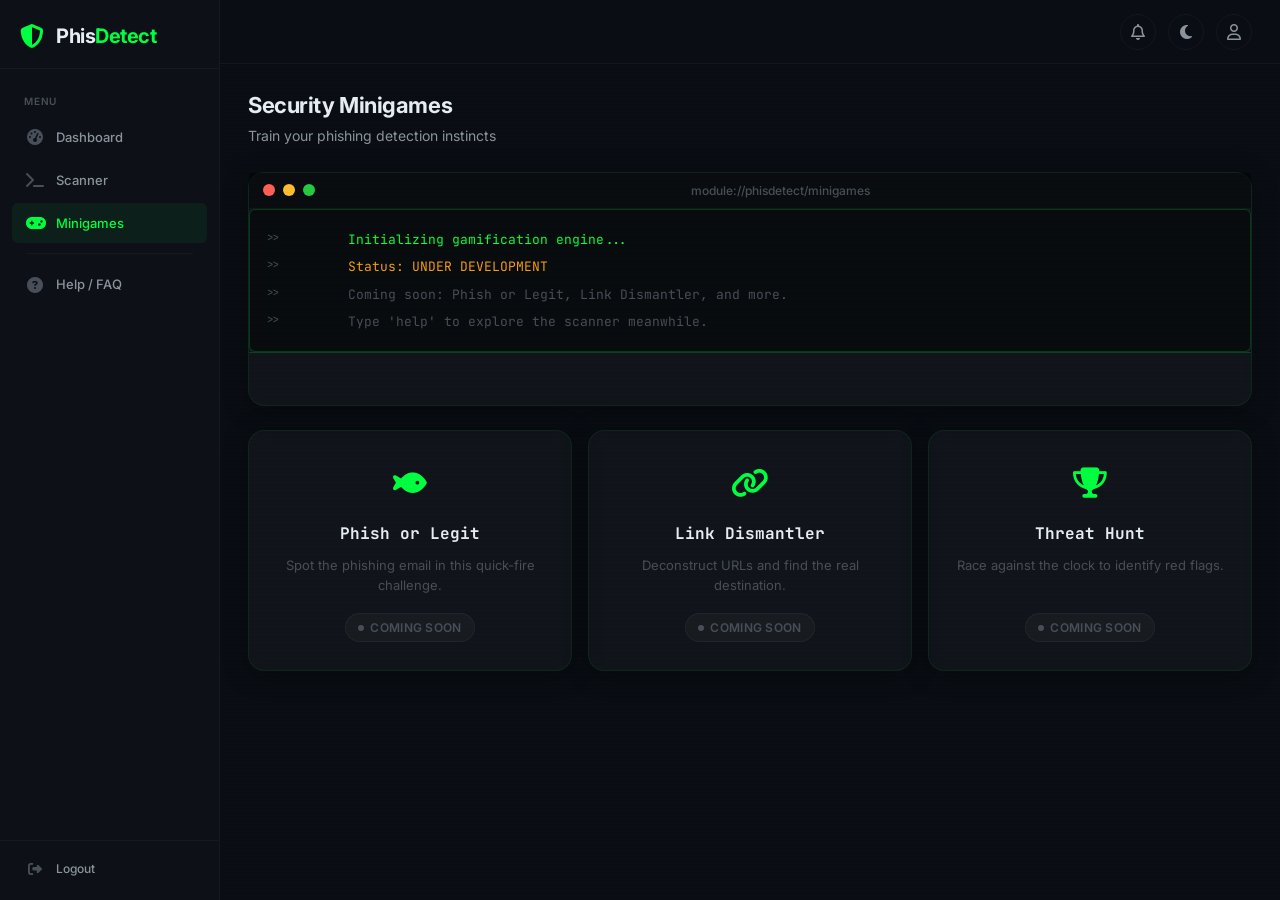
==== frontend/minigames.html @ c7755538 "reorganize project: frontend/backend/model/intel structure - frontend/: HTML, CSS, JS (moved from Co" ====
<!DOCTYPE html>
<html lang="en" data-theme="dark">
<head>
    <script>
        (function () {
            function themeFromUrl() {
                try {
                    var t = new URLSearchParams(window.location.search).get('theme');
                    return (t === 'light' || t === 'dark') ? t : null;
                } catch (e) { return null; }
            }
            var theme = themeFromUrl();
            if (!theme) {
                try {
                    var saved = localStorage.getItem('phisdetect-theme');
                    if (saved === 'light' || saved === 'dark') theme = saved;
                } catch (e) {}
            }
            if (theme) {
                document.documentElement.setAttribute('data-theme', theme);
            }
        })();
    </script>
    <meta charset="UTF-8" />
    <meta name="viewport" content="width=device-width, initial-scale=1.0" />
    <title>PhisDetect</title>

    <!-- Meta tags -->
    <meta name="description" content="PhisDetect" />
    <meta name="theme-color" content="#00ff41" />

    <!-- Favicon -->
    <link rel="icon" href="data:image/svg+xml,%3Csvg xmlns='http://www.w3.org/2000/svg' viewBox='0 0 32 32'%3E%3Cpath d='M16 2L4 7v8c0 5.5 4.2 10.7 12 13 7.8-2.3 12-7.5 12-13V7z' fill='%2300ff41' opacity='0.9'/%3E%3Cpath d='M16 4L6 8.5v6.5c0 4.5 3.5 9 10 11 6.5-2 10-6.5 10-11V8.5z' fill='%231a1a2e'/%3E%3Cpath d='M14.5 18l-4-4 1.5-1.5L14.5 15 20 9.5l1.5 1.5z' fill='%2300ff41'/%3E%3C/svg%3E" />

    <!-- Google Fonts: Inter + JetBrains Mono -->
    <link rel="preconnect" href="https://fonts.googleapis.com" />
    <link rel="preconnect" href="https://fonts.gstatic.com" crossorigin />
    <link href="https://fonts.googleapis.com/css2?family=Inter:opsz,wght@14..32,400;14..32,500;14..32,600;14..32,700;14..32,800&family=JetBrains+Mono:wght@400;500;600;700&display=swap" rel="stylesheet" />

    <!-- Font Awesome 6 -->
    <link rel="stylesheet" href="https://cdnjs.cloudflare.com/ajax/libs/font-awesome/6.5.1/css/all.min.css" />

    <!-- Custom Styles -->
    <link rel="stylesheet" href="css/main.css?v=9" />
    <link rel="stylesheet" href="css/layout.css?v=9" />
    <link rel="stylesheet" href="css/components.css?v=17" />
    <link rel="stylesheet" href="css/terminal.css?v=7" />
    <link rel="stylesheet" href="css/status.css" />
    <link rel="stylesheet" href="css/responsive.css" />
</head>

<body>
    <!-- Terminal Grid Background -->
    <div class="terminal-grid"></div>

    <!-- Scanline Overlay -->
    <div class="scanlines scanlines-subtle"></div>

    <!-- Sidebar Overlay (mobile) -->
    <div class="sidebar-overlay" id="sidebarOverlay"></div>

    <!-- ============================================
    APP WRAPPER
    ============================================ -->
    <div class="app">

        <!-- ============================================
        SIDEBAR
        ============================================ -->
        <aside class="sidebar" id="sidebar" role="navigation" aria-label="Main navigation">
            <!-- Brand -->
            <div class="sidebar-brand">
                <i class="fa-solid fa-shield-halved brand-icon"></i>
                <div>
                    <div class="brand-text">Phis<span class="highlight">Detect</span></div>
                </div>
            </div>

            <!-- Navigation -->
            <nav class="sidebar-nav">
                <div class="nav-section-label">Menu</div>

                <a class="sidebar-item" data-page="dashboard" href="dashboard.html">
                    <i class="fa-solid fa-gauge-high"></i>
                    <span>Dashboard</span>
                </a>

                <a class="sidebar-item" data-page="scanner" href="index.html">
                    <i class="fa-solid fa-terminal"></i>
                    <span>Scanner</span>
                </a>

                <a class="sidebar-item active" data-page="minigames" href="minigames.html" aria-current="page">
                    <i class="fa-solid fa-gamepad"></i>
                    <span>Minigames</span>
                </a>

                <div class="sidebar-divider"></div>

                <a class="sidebar-item" data-page="help" href="help.html">
                    <i class="fa-solid fa-circle-question"></i>
                    <span>Help / FAQ</span>
                </a>
            </nav>

            <!-- Sidebar Footer -->
            <div class="sidebar-footer">
                <button class="sidebar-item" id="logoutBtn">
                    <i class="fa-solid fa-right-from-bracket"></i>
                    <span>Logout</span>
                </button>
            </div>
        </aside>

        <!-- ============================================
        MAIN WRAPPER
        ============================================ -->
        <div class="main-wrapper">

            <!-- ============================================
            HEADER
            ============================================ -->
            <header class="header">
                <div class="header-left">
                    <button class="header-menu-toggle" id="menuToggle" aria-label="Toggle menu">
                        <i class="fa-solid fa-bars"></i>
                    </button>
                </div>

                <div class="header-right">
                    <button class="header-btn" id="notifButton" aria-label="Notifications">
                        <i class="fa-regular fa-bell"></i>
                        <span class="badge" id="notifBadge">3</span>
                    </button>

                    <button class="header-btn" id="themeToggle" aria-label="Toggle theme">
                        <i class="fa-solid fa-moon"></i>
                    </button>

                    <button class="header-btn" id="profileButton" aria-label="Profile">
                        <i class="fa-regular fa-user"></i>
                    </button>
                </div>
            </header>

            <!-- ============================================
            MAIN CONTENT
            ============================================ -->
            <main class="main-content">

                <!-- Page Header -->
                <div class="page-header">
                    <h1>Security Minigames</h1>
                    <p>Train your phishing detection instincts</p>
                </div>

                <!-- Coming Soon Terminal Card -->
                <div class="card">
                    <div class="card-body">
                        <div class="terminal-minigames">
                            <div class="terminal-bar">
                                <span class="dot dot-red"></span>
                                <span class="dot dot-amber"></span>
                                <span class="dot dot-green"></span>
                                <span class="terminal-title">module://phisdetect/minigames</span>
                            </div>
                            <div class="terminal-log minigames-log">
                                <div class="log-line">
                                    <span class="log-time">&gt;&gt;</span>
                                    <span class="log-green">Initializing gamification engine...</span>
                                </div>
                                <div class="log-line">
                                    <span class="log-time">&gt;&gt;</span>
                                    <span class="log-amber">Status: UNDER DEVELOPMENT</span>
                                </div>
                                <div class="log-line">
                                    <span class="log-time">&gt;&gt;</span>
                                    <span class="log-gray">Coming soon: Phish or Legit, Link Dismantler, and more.</span>
                                </div>
                                <div class="log-line">
                                    <span class="log-time">&gt;&gt;</span>
                                    <span class="log-gray">Type 'help' to explore the scanner meanwhile.</span>
                                </div>
                            </div>
                        </div>
                    </div>
                </div>

                <!-- Placeholder Grid -->
                <div class="minigames-grid">
                    <div class="card minigame-card">
                        <div class="minigame-icon"><i class="fa-solid fa-fish"></i></div>
                        <div class="minigame-title">Phish or Legit</div>
                        <p class="minigame-desc">Spot the phishing email in this quick-fire challenge.</p>
                        <span class="status-badge gray"><span class="badge-dot"></span> Coming Soon</span>
                    </div>
                    <div class="card minigame-card">
                        <div class="minigame-icon"><i class="fa-solid fa-link"></i></div>
                        <div class="minigame-title">Link Dismantler</div>
                        <p class="minigame-desc">Deconstruct URLs and find the real destination.</p>
                        <span class="status-badge gray"><span class="badge-dot"></span> Coming Soon</span>
                    </div>
                    <div class="card minigame-card">
                        <div class="minigame-icon"><i class="fa-solid fa-trophy"></i></div>
                        <div class="minigame-title">Threat Hunt</div>
                        <p class="minigame-desc">Race against the clock to identify red flags.</p>
                        <span class="status-badge gray"><span class="badge-dot"></span> Coming Soon</span>
                    </div>
                </div>

            </main>
        </div><!-- /main-wrapper -->

    </div><!-- /app -->

    <!-- ============================================
    DROPDOWN PANELS
    ============================================ -->

    <!-- Notification Dropdown -->
    <div class="dropdown-panel" id="notificationPanel" role="menu" aria-hidden="true">
        <div class="dropdown-header">
            <span><i class="fa-regular fa-bell panel-icon"></i>Notifications</span>
            <button class="mark-all-read">Mark all read</button>
        </div>
        <div class="dropdown-body" id="notificationList"></div>
    </div>

    <!-- Profile Dropdown -->
    <div class="dropdown-panel" id="profilePanel" role="menu" aria-hidden="true">
        <div class="profile-header">
            <div class="profile-avatar">
                <i class="fa-solid fa-user"></i>
            </div>
            <div class="profile-info">
                <div class="profile-name">Guest User</div>
                <div class="profile-points"><i class="fa-regular fa-star star-icon"></i> 0 points</div>
            </div>
        </div>
        <div class="profile-stats">
            <div class="stat-item">
                <span class="stat-value">0</span>
                <span class="stat-label">Reports</span>
            </div>
            <div class="stat-item">
                <span class="stat-value">#--</span>
                <span class="stat-label">Rank</span>
            </div>
        </div>
        <button class="dropdown-item" id="settingsBtn">
            <i class="fa-solid fa-gear"></i> Settings
        </button>
        <button class="dropdown-item" id="logoutBtnDropdown">
            <i class="fa-solid fa-right-from-bracket"></i> Logout
        </button>
    </div>

    <!-- ============================================
    SCRIPTS
    ============================================ -->

    <!-- Application Scripts -->
    <script src="js/utils.js?v=7"></script>
    <script src="js/theme.js?v=2"></script>
    <script src="js/notifications.js"></script>
    <script src="js/profile.js?v=7"></script>
    <script src="js/navigation.js?v=8"></script>
    <script src="js/app.js"></script>

</body>
</html>
---- frontend/css/main.css ----
/* ============================================
   MAIN.CSS — Terminal Dashboard Theme
   PhisDetect — Variables, Reset, Base Styles
   ============================================ */

/* ============================================
   1. FONTS
   ============================================ */
/* Fonts are loaded via <link> in each HTML page to avoid render-blocking @import. */

/* ============================================
   2. CSS VARIABLES — Terminal Dashboard
   ============================================ */
:root {
    /* ----- Backgrounds ----- */
    --bg-body: #0a0e14;
    --bg-sidebar: #0d1117;
    --bg-primary: #0e141f;
    --bg-card: rgba(255, 255, 255, 0.03);
    --bg-card-hover: rgba(255, 255, 255, 0.05);
    --bg-input: rgba(0, 0, 0, 0.4);
    --bg-elevated: #111827;
    --bg-active: rgba(0, 255, 65, 0.06);

    /* ----- Borders ----- */
    --border-subtle: rgba(255, 255, 255, 0.04);
    --border-card: rgba(0, 255, 65, 0.08);
    --border-input: rgba(0, 255, 65, 0.2);
    --border-active: rgba(0, 255, 65, 0.3);

    /* ----- Terminal Green (Primary) ----- */
    --green: #00ff41;
    --green-dark: #00cc33;
    --green-darker: #009926;
    --green-light: #33ff66;
    --green-glow: rgba(0, 255, 65, 0.15);
    --green-glow-strong: rgba(0, 255, 65, 0.3);

    /* ----- Text ----- */
    --text-primary: #e6edf3;
    --text-secondary: #8b949e;
    --text-muted: #484f58;
    --text-inverse: #0a0e14;

    /* ----- Status Colors ----- */
    --status-safe: #00ff41;
    --status-safe-glow: rgba(0, 255, 65, 0.2);
    --status-suspicious: #f59e0b;
    --status-suspicious-glow: rgba(245, 158, 11, 0.2);
    --status-danger: #ff3b3b;
    --status-danger-glow: rgba(255, 59, 59, 0.25);
    --status-critical: #ff0000;
    --status-critical-glow: rgba(255, 0, 0, 0.35);

    /* ----- Gradients ----- */
    --gradient-green: linear-gradient(135deg, #00ff41, #00cc33);

    /* ----- Spacing ----- */
    --sidebar-width: 220px;
    --header-height: 64px;
    --nav-height: 60px;

    /* ----- Radius ----- */
    --radius-sm: 6px;
    --radius-md: 10px;
    --radius-lg: 16px;
    --radius-xl: 24px;

    /* ----- Shadows ----- */
    --shadow-card: 0 4px 24px rgba(0, 0, 0, 0.4);
    --shadow-glow: 0 0 40px rgba(0, 255, 65, 0.04);
    --shadow-elevated: 0 8px 32px rgba(0, 0, 0, 0.6);

    /* ----- Transitions ----- */
    --transition-fast: 0.15s ease;
    --transition: 0.25s ease;
    --transition-slow: 0.4s ease;

    /* ----- Glass ----- */
    --glass-blur: blur(8px);
}

/* ============================================
   3. RESET
   ============================================ */
*,
*::before,
*::after {
    box-sizing: border-box;
    margin: 0;
    padding: 0;
}

html {
    scroll-behavior: smooth;
    -webkit-font-smoothing: antialiased;
    -moz-osx-font-smoothing: grayscale;
}

body {
    background-color: var(--bg-body);
    color: var(--text-primary);
    font-family: 'Inter', -apple-system, BlinkMacSystemFont, 'Segoe UI', sans-serif;
    font-size: 14px;
    line-height: 1.6;
    min-height: 100vh;
    margin: 0;
    padding: 0;
    transition: background-color var(--transition);
    position: relative;
}

body::before {
    content: '';
    position: fixed;
    inset: 0;
    pointer-events: none;
    z-index: -1;
    background: radial-gradient(ellipse at 50% -20%, rgba(0, 255, 65, 0.04) 0%, transparent 60%),
                radial-gradient(ellipse at 80% 80%, rgba(0, 255, 65, 0.02) 0%, transparent 50%);
}

body::after {
    content: '';
    position: fixed;
    inset: 0;
    pointer-events: none;
    z-index: -1;
    background-image: 
        radial-gradient(circle at 20% 50%, rgba(0, 255, 65, 0.015) 0%, transparent 50%),
        radial-gradient(circle at 80% 20%, rgba(0, 255, 65, 0.01) 0%, transparent 40%);
}

/* ============================================
   4. TYPOGRAPHY
   ============================================ */
h1,
h2,
h3,
h4,
h5,
h6 {
    color: var(--text-primary);
    font-weight: 700;
    letter-spacing: -0.02em;
    margin: 0;
}

h1 {
    font-size: 28px;
}
h2 {
    font-size: 22px;
}
h3 {
    font-size: 18px;
}
h4 {
    font-size: 16px;
}

p {
    color: var(--text-secondary);
    line-height: 1.6;
    margin: 0;
}

a {
    color: var(--green);
    text-decoration: none;
    transition: color var(--transition-fast);
}

a:not(.btn):hover {
    color: var(--green-light);
}

/* ============================================
   5. TERMINAL FONT UTILITY
   ============================================ */
.terminal-text,
.terminal-input,
.terminal-code {
    font-family: 'JetBrains Mono', 'Fira Code', monospace;
}

.terminal-text {
    font-size: 14px;
    font-weight: 400;
    letter-spacing: -0.01em;
}

.terminal-code {
    font-size: 13px;
    font-weight: 400;
}

/* ============================================
   6. SCROLLBAR — Terminal Green
   ============================================ */
::-webkit-scrollbar {
    width: 6px;
    height: 6px;
}

::-webkit-scrollbar-track {
    background: var(--bg-body);
}

::-webkit-scrollbar-thumb {
    background: rgba(0, 255, 65, 0.2);
    border-radius: 10px;
    transition: background var(--transition);
}

::-webkit-scrollbar-thumb:hover {
    background: var(--green);
    box-shadow: 0 0 20px var(--green-glow);
}

/* ============================================
   7. SELECTION
   ============================================ */
::selection {
    background: var(--green);
    color: var(--text-inverse);
}

::-moz-selection {
    background: var(--green);
    color: var(--text-inverse);
}

/* ============================================
   8. UTILITY CLASSES
   ============================================ */
.hidden {
    display: none !important;
}

.invisible {
    visibility: hidden !important;
}

.sr-only {
    position: absolute !important;
    width: 1px !important;
    height: 1px !important;
    padding: 0 !important;
    margin: -1px !important;
    overflow: hidden !important;
    clip: rect(0, 0, 0, 0) !important;
    border: 0 !important;
}

.text-green {
    color: var(--green);
}

.text-muted {
    color: var(--text-muted);
}

.text-secondary {
    color: var(--text-secondary);
}

.glow-green {
    box-shadow: 0 0 30px var(--green-glow);
}

.border-green {
    border-color: var(--green) !important;
}

/* ============================================
   9. LIGHT MODE OVERRIDES
   ============================================ */
[data-theme="light"] {
    --bg-body: #f0f4f8;
    --bg-sidebar: #e8ecf0;
    --bg-primary: #ffffff;
    --bg-card: rgba(0, 0, 0, 0.02);
    --bg-card-hover: rgba(0, 0, 0, 0.04);
    --bg-input: rgba(0, 0, 0, 0.04);
    --bg-elevated: #ffffff;
    --bg-active: rgba(0, 255, 65, 0.08);

    --border-subtle: rgba(0, 0, 0, 0.06);
    --border-card: rgba(0, 0, 0, 0.08);
    --border-input: rgba(0, 0, 0, 0.15);

    --text-primary: #0a0e14;
    --text-secondary: #3d444a;
    --text-muted: #8b949e;
    --text-inverse: #ffffff;

    --shadow-card: 0 4px 24px rgba(0, 0, 0, 0.08);
    --shadow-elevated: 0 8px 32px rgba(0, 0, 0, 0.12);

    --green: #00b830;
    --green-dark: #009926;
    --green-glow: rgba(0, 184, 48, 0.12);
    --green-glow-strong: rgba(0, 184, 48, 0.2);
}

[data-theme="light"] body {
    background-color: var(--bg-body);
}

[data-theme="light"] body::before {
    background: radial-gradient(ellipse at 50% -20%, rgba(0, 153, 38, 0.05) 0%, transparent 60%),
                radial-gradient(ellipse at 80% 80%, rgba(0, 153, 38, 0.03) 0%, transparent 50%);
}

[data-theme="light"] body::after {
    background-image: 
        radial-gradient(circle at 20% 50%, rgba(0, 153, 38, 0.02) 0%, transparent 50%),
        radial-gradient(circle at 80% 20%, rgba(0, 153, 38, 0.015) 0%, transparent 40%);
}

[data-theme="light"] ::selection {
    background: var(--green);
    color: #ffffff;
}

[data-theme="light"] ::-moz-selection {
    background: var(--green);
    color: #ffffff;
}

[data-theme="light"] ::-webkit-scrollbar-track {
    background: var(--bg-body);
}

[data-theme="light"] ::-webkit-scrollbar-thumb {
    background: rgba(0, 153, 38, 0.2);
}

[data-theme="light"] ::-webkit-scrollbar-thumb:hover {
    background: var(--green);
}

/* ============================================
   10. REDUCED MOTION — Accessibility
   ============================================ */
@media (prefers-reduced-motion: reduce) {
    *,
    *::before,
    *::after {
        animation-duration: 0.01ms !important;
        animation-iteration-count: 1 !important;
        transition-duration: 0.01ms !important;
        scroll-behavior: auto !important;
    }
}
---- frontend/css/layout.css ----
/* ============================================
   LAYOUT.CSS — Sidebar + Header + Main Grid
   PhisDetect — Terminal Dashboard
   ============================================ */

/* ============================================
   1. APP WRAPPER
   ============================================ */
.app {
    display: flex;
    min-height: 100vh;
    background: var(--bg-body);
    position: relative;
}

/* ============================================
   2. SIDEBAR
   ============================================ */
.sidebar {
    width: var(--sidebar-width);
    background: var(--bg-sidebar);
    border-right: 1px solid var(--border-subtle);
    display: flex;
    flex-direction: column;
    position: fixed;
    top: 0;
    left: 0;
    bottom: 0;
    z-index: 100;
    transition: transform var(--transition), background var(--transition);
    overflow-y: auto;
    overflow-x: hidden;
}

/* Sidebar Brand */
.sidebar-brand {
    padding: 20px 20px 16px 20px;
    border-bottom: 1px solid var(--border-subtle);
    display: flex;
    align-items: center;
    gap: 12px;
}

.sidebar-brand .brand-icon {
    color: var(--green);
    font-size: 24px;
}

.sidebar-brand .brand-text {
    font-size: 20px;
    font-weight: 700;
    color: var(--text-primary);
    letter-spacing: -0.5px;
}

.sidebar-brand .brand-text .highlight {
    color: var(--green);
}

.sidebar-brand .brand-sub {
    font-size: 10px;
    color: var(--text-muted);
    font-weight: 400;
    letter-spacing: 0.3px;
    text-transform: uppercase;
}

/* Sidebar Navigation */
.sidebar-nav {
    flex: 1;
    padding: 16px 12px;
    display: flex;
    flex-direction: column;
    gap: 2px;
}

.sidebar-nav .nav-section-label {
    font-size: 10px;
    font-weight: 600;
    color: var(--text-muted);
    text-transform: uppercase;
    letter-spacing: 0.8px;
    padding: 8px 12px 6px 12px;
}

/* Sidebar Items */
.sidebar-item {
    display: flex;
    align-items: center;
    gap: 12px;
    padding: 10px 14px;
    border-radius: var(--radius-sm);
    color: var(--text-secondary);
    font-size: 13px;
    font-weight: 500;
    cursor: pointer;
    transition: all var(--transition-fast);
    text-decoration: none;
    border: none;
    background: transparent;
    width: 100%;
    font-family: 'Inter', sans-serif;
    position: relative;
}

.sidebar-item i {
    width: 18px;
    font-size: 16px;
    color: var(--text-muted);
    transition: color var(--transition-fast);
    text-align: center;
}

.sidebar-item:hover {
    background: var(--bg-card);
    color: var(--text-primary);
}

.sidebar-item:hover i {
    color: var(--text-secondary);
}

.sidebar-item.active {
    background: var(--bg-active);
    color: var(--green);
}

.sidebar-item.active i {
    color: var(--green);
}



.sidebar-item .item-badge {
    margin-left: auto;
    background: var(--bg-card);
    color: var(--text-muted);
    font-size: 10px;
    font-weight: 600;
    padding: 2px 8px;
    border-radius: 20px;
    border: 1px solid var(--border-subtle);
}

.sidebar-item.active .item-badge {
    border-color: var(--green);
    color: var(--green);
}

/* Sidebar Divider */
.sidebar-divider {
    height: 1px;
    background: var(--border-subtle);
    margin: 8px 14px;
}

/* Sidebar Footer */
.sidebar-footer {
    padding: 12px 12px 16px 12px;
    border-top: 1px solid var(--border-subtle);
}

.sidebar-footer .sidebar-item {
    font-size: 12px;
    padding: 8px 14px;
}

.sidebar-footer .sidebar-item i {
    font-size: 14px;
}

/* ============================================
   3. SIDEBAR — SCROLLBAR
   ============================================ */
.sidebar::-webkit-scrollbar {
    width: 3px;
}

.sidebar::-webkit-scrollbar-track {
    background: transparent;
}

.sidebar::-webkit-scrollbar-thumb {
    background: var(--border-subtle);
    border-radius: 10px;
}

.sidebar::-webkit-scrollbar-thumb:hover {
    background: var(--green);
}

/* ============================================
   4. MAIN CONTENT WRAPPER
   ============================================ */
.main-wrapper {
    flex: 1;
    margin-left: var(--sidebar-width);
    display: flex;
    flex-direction: column;
    min-height: 100vh;
    transition: margin-left var(--transition);
}

/* ============================================
   5. HEADER
   ============================================ */
.header {
    height: var(--header-height);
    background: var(--bg-body);
    border-bottom: 1px solid var(--border-subtle);
    display: flex;
    align-items: center;
    justify-content: space-between;
    padding: 0 28px;
    position: sticky;
    top: 0;
    z-index: 50;
    transition: background var(--transition), border-color var(--transition);
}

.header-left {
    display: flex;
    align-items: center;
    gap: 16px;
}

/* Mobile hamburger (hidden on desktop) */
.header-menu-toggle {
    display: none;
    background: none;
    border: none;
    color: var(--text-secondary);
    font-size: 20px;
    cursor: pointer;
    padding: 4px;
}

.header-menu-toggle:hover {
    color: var(--text-primary);
}

.header-title {
    font-size: 18px;
    font-weight: 600;
    color: var(--text-primary);
}

.header-title .highlight {
    color: var(--green);
}

.header-subtitle {
    font-size: 12px;
    color: var(--text-muted);
    font-weight: 400;
    margin-left: 8px;
}

.header-right {
    display: flex;
    align-items: center;
    gap: 12px;
}

/* Header Icon Buttons */
.header-btn {
    width: 36px;
    height: 36px;
    border-radius: 50%;
    border: 1px solid var(--border-subtle);
    background: transparent;
    color: var(--text-secondary);
    font-size: 16px;
    cursor: pointer;
    display: flex;
    align-items: center;
    justify-content: center;
    transition: all var(--transition-fast);
    position: relative;
}

.header-btn:hover {
    background: var(--bg-card);
    color: var(--text-primary);
    border-color: var(--border-card);
}

.header-btn .badge {
    position: absolute;
    top: -2px;
    right: -2px;
    background: var(--status-danger);
    color: #fff;
    font-size: 9px;
    font-weight: 700;
    width: 18px;
    height: 18px;
    min-width: 18px;
    min-height: 18px;
    padding: 0;
    line-height: 1;
    border-radius: 50%;
    display: none;
    align-items: center;
    justify-content: center;
    border: 2px solid var(--bg-body);
}

.header-btn .badge.visible {
    display: flex;
    animation: badgePulse 0.4s ease;
}

@keyframes badgePulse {
    0% {
        transform: scale(0.5);
        opacity: 0;
    }
    50% {
        transform: scale(1.2);
    }
    100% {
        transform: scale(1);
        opacity: 1;
    }
}

/* ============================================
   6. MAIN CONTENT AREA
   ============================================ */
.main-content {
    flex: 1;
    padding: 24px 28px 28px 28px;
    background: var(--bg-body);
    transition: background var(--transition);
    animation: pageFadeIn 0.4s ease;
}

@keyframes pageFadeIn {
    from {
        opacity: 0;
        transform: translateY(8px);
    }
    to {
        opacity: 1;
        transform: translateY(0);
    }
}

/* ============================================
   7. PAGE HEADER
   ============================================ */
.page-header {
    margin-bottom: 24px;
}

.page-header h1 {
    font-size: 22px;
    font-weight: 700;
    color: var(--text-primary);
    display: flex;
    align-items: center;
    gap: 10px;
}

.page-header h1 i {
    color: var(--green);
}

.page-header p {
    color: var(--text-secondary);
    font-size: 14px;
    margin-top: 2px;
}

/* ============================================
   8. CORE PANELS
   ============================================ */
.panels {
    display: flex;
    flex-direction: column;
    gap: 20px;
}

/* ============================================
   9. DROPDOWN PANELS
   ============================================ */
.dropdown-panel {
    position: fixed;
    top: calc(var(--header-height) + 8px);
    right: 28px;
    width: 340px;
    max-height: 420px;
    background: var(--bg-elevated);
    border: 1px solid var(--border-card);
    border-radius: var(--radius-md);
    box-shadow: var(--shadow-elevated), 0 0 60px rgba(0, 0, 0, 0.4);
    z-index: 200;
    overflow: hidden;
    display: none;
    backdrop-filter: blur(16px);
    -webkit-backdrop-filter: blur(16px);
    opacity: 0;
    transform: translateY(-8px) scale(0.98);
    transition: opacity 0.2s ease, transform 0.2s ease;
}

.dropdown-panel::before {
    content: '';
    position: absolute;
    top: -6px;
    right: 18px;
    width: 12px;
    height: 12px;
    background: var(--bg-elevated);
    border-left: 1px solid var(--border-card);
    border-top: 1px solid var(--border-card);
    transform: rotate(45deg);
    z-index: 1;
}

.dropdown-panel.show {
    display: block;
    opacity: 1;
    transform: translateY(0) scale(1);
}

#notificationPanel::before {
    right: 82px;
}

#profilePanel::before {
    right: 44px;
}

.dropdown-header {
    display: flex;
    align-items: center;
    justify-content: space-between;
    padding: 14px 16px;
    border-bottom: 1px solid var(--border-subtle);
    font-size: 14px;
    font-weight: 600;
    color: var(--text-primary);
}

.mark-all-read {
    background: none;
    border: none;
    color: var(--green);
    font-size: 12px;
    font-weight: 500;
    cursor: pointer;
    padding: 4px 8px;
    border-radius: var(--radius-sm);
    transition: all var(--transition-fast);
}

.mark-all-read:hover {
    background: var(--bg-active);
}

.dropdown-body {
    max-height: 340px;
    overflow-y: auto;
}

/* Notification Items */
.notification-item {
    display: flex;
    align-items: flex-start;
    gap: 12px;
    padding: 12px 16px;
    border-bottom: 1px solid var(--border-subtle);
    cursor: pointer;
    transition: background var(--transition-fast);
}

.notification-item:hover {
    background: var(--bg-card-hover);
}

.notification-item.unread {
    background: rgba(0, 255, 65, 0.03);
}

.notification-item.read {
    opacity: 0.6;
}

.notif-icon {
    width: 32px;
    height: 32px;
    border-radius: 50%;
    display: flex;
    align-items: center;
    justify-content: center;
    flex-shrink: 0;
    background: rgba(255, 255, 255, 0.04);
    font-size: 14px;
}

.notif-content {
    flex: 1;
    min-width: 0;
}

.notif-content p {
    font-size: 13px;
    color: var(--text-primary);
    line-height: 1.4;
    margin: 0;
}

.notif-content small {
    font-size: 11px;
    color: var(--text-muted);
    margin-top: 2px;
    display: block;
}

.notif-dismiss {
    background: none;
    border: none;
    color: var(--text-muted);
    cursor: pointer;
    padding: 4px;
    font-size: 12px;
    opacity: 0;
    transition: all var(--transition-fast);
    flex-shrink: 0;
}

.notification-item:hover .notif-dismiss {
    opacity: 1;
}

.notif-dismiss:hover {
    color: var(--status-danger);
}

.no-notifs {
    padding: 30px 20px;
    text-align: center;
    color: var(--text-muted);
    font-size: 13px;
}

/* Profile Panel */
.profile-header {
    display: flex;
    align-items: center;
    gap: 14px;
    padding: 18px 16px;
    border-bottom: 1px solid var(--border-subtle);
}

.profile-avatar {
    width: 44px;
    height: 44px;
    border-radius: 50%;
    background: var(--bg-active);
    border: 2px solid var(--green);
    display: flex;
    align-items: center;
    justify-content: center;
    color: var(--green);
    font-size: 18px;
    flex-shrink: 0;
}

.profile-info {
    flex: 1;
    min-width: 0;
}

.profile-name {
    font-size: 15px;
    font-weight: 600;
    color: var(--text-primary);
}

.profile-points {
    font-size: 12px;
    color: var(--text-secondary);
    margin-top: 2px;
}

.profile-stats {
    display: flex;
    padding: 14px 16px;
    border-bottom: 1px solid var(--border-subtle);
    gap: 20px;
}

.profile-stats .stat-item {
    display: flex;
    flex-direction: column;
    align-items: center;
    flex: 1;
}

.profile-stats .stat-item .stat-value {
    font-size: 18px;
    font-weight: 700;
    font-family: 'JetBrains Mono', monospace;
    color: var(--text-primary);
}

.profile-stats .stat-item .stat-label {
    font-size: 11px;
    color: var(--text-muted);
    text-transform: uppercase;
    letter-spacing: 0.5px;
}

.dropdown-item {
    display: flex;
    align-items: center;
    gap: 10px;
    width: 100%;
    padding: 12px 16px;
    background: none;
    border: none;
    border-bottom: 1px solid var(--border-subtle);
    color: var(--text-secondary);
    font-size: 13px;
    font-weight: 500;
    cursor: pointer;
    transition: all var(--transition-fast);
    text-align: left;
    font-family: 'Inter', sans-serif;
}

.dropdown-item:last-child {
    border-bottom: none;
}

.dropdown-item:hover {
    background: var(--bg-card-hover);
    color: var(--text-primary);
}

/* ============================================
   10. SIDEBAR OVERLAY (Mobile)
   ============================================ */
.sidebar-overlay {
    display: none;
    position: fixed;
    top: 0;
    left: 0;
    right: 0;
    bottom: 0;
    background: rgba(0, 0, 0, 0.6);
    z-index: 90;
}

.sidebar-overlay.visible {
    display: block;
}

/* ============================================
   11. LIGHT MODE OVERRIDES
   ============================================ */
[data-theme="light"] .sidebar {
    background: var(--bg-sidebar);
    border-right-color: var(--border-subtle);
}

[data-theme="light"] .header {
    background: var(--bg-body);
    border-bottom-color: var(--border-subtle);
}

[data-theme="light"] .sidebar-item:hover {
    background: var(--bg-card);
}

[data-theme="light"] .sidebar-item.active {
    background: var(--bg-active);
}

[data-theme="light"] .main-content {
    background: var(--bg-body);
}

[data-theme="light"] .header-btn {
    border-color: var(--border-subtle);
}

[data-theme="light"] .header-btn:hover {
    background: var(--bg-card);
    border-color: var(--border-card);
}

[data-theme="light"] .header-btn .badge {
    border-color: var(--bg-body);
}

[data-theme="light"] .dropdown-panel {
    background: var(--bg-elevated);
    border-color: var(--border-card);
    box-shadow: var(--shadow-elevated);
}

[data-theme="light"] .dropdown-header {
    border-bottom-color: var(--border-subtle);
}

[data-theme="light"] .notification-item.unread {
    background: rgba(0, 153, 38, 0.04);
}

[data-theme="light"] .notif-icon {
    background: rgba(0, 0, 0, 0.04);
}

[data-theme="light"] .dropdown-item:hover {
    background: var(--bg-card-hover);
}

[data-theme="light"] .profile-avatar {
    background: var(--bg-active);
    border-color: var(--green);
}

[data-theme="light"] .profile-stats {
    border-bottom-color: var(--border-subtle);
}

[data-theme="light"] .notification-item {
    border-bottom-color: var(--border-subtle);
}
---- frontend/css/components.css ----
/* ============================================
   COMPONENTS.CSS — Terminal Dashboard Components
   PhisDetect — Cards, Buttons, Inputs, Tabs, Category Buttons
   ============================================ */

/* ============================================
   1. CARDS
   ============================================ */
.card {
    background: var(--bg-card);
    backdrop-filter: var(--glass-blur);
    border: 1px solid var(--border-card);
    border-radius: var(--radius-lg);
    padding: 24px;
    transition: all var(--transition);
    box-shadow: var(--shadow-card);
    animation: cardIn 0.45s cubic-bezier(0.2, 0.7, 0.2, 1) both;
}

@keyframes cardIn {
    from {
        opacity: 0;
        transform: translateY(14px);
    }
    to {
        opacity: 1;
        transform: translateY(0);
    }
}

.stats-grid .stat-card:nth-child(1) { animation-delay: 0.05s; }
.stats-grid .stat-card:nth-child(2) { animation-delay: 0.12s; }
.stats-grid .stat-card:nth-child(3) { animation-delay: 0.19s; }
.stats-grid .stat-card:nth-child(4) { animation-delay: 0.26s; }

.card:hover {
    border-color: var(--border-active);
    box-shadow: var(--shadow-glow);
}

.card-header {
    display: flex;
    align-items: center;
    justify-content: space-between;
    margin-bottom: 16px;
    flex-wrap: wrap;
    gap: 8px;
}

.card-title {
    font-size: 16px;
    font-weight: 600;
    color: var(--text-primary);
    display: flex;
    align-items: center;
    gap: 10px;
}

.card-title i {
    color: var(--green);
    font-size: 18px;
}

.card-subtitle {
    font-size: 13px;
    color: var(--text-secondary);
    margin-top: 2px;
}

.card-body {
    color: var(--text-secondary);
}

.card-footer {
    margin-top: 16px;
    padding-top: 16px;
    border-top: 1px solid var(--border-subtle);
    display: flex;
    justify-content: flex-end;
    gap: 10px;
    flex-wrap: wrap;
}

/* Card variants */
.card-danger {
    border-color: var(--status-danger);
}

.card-danger .card-title i {
    color: var(--status-danger);
}

.card-success {
    border-color: var(--status-safe);
}

.card-success .card-title i {
    color: var(--status-safe);
}

.card-warning {
    border-color: var(--status-suspicious);
}

.card-warning .card-title i {
    color: var(--status-suspicious);
}

/* ============================================
   2. BUTTONS
   ============================================ */
.btn {
    display: inline-flex;
    align-items: center;
    justify-content: center;
    gap: 8px;
    padding: 10px 22px;
    border-radius: var(--radius-sm);
    font-family: 'Inter', sans-serif;
    font-size: 13px;
    font-weight: 600;
    cursor: pointer;
    border: none;
    transition: all var(--transition-fast);
    text-decoration: none;
    white-space: nowrap;
}

.btn i {
    font-size: 14px;
}

/* Primary — Terminal Green */
.btn-primary {
    background: var(--green);
    color: var(--text-inverse);
}

.btn-primary:hover {
    background: var(--green-dark);
    transform: translateY(-1px);
}

.btn-primary:active {
    transform: scale(0.97);
}

/* Secondary — Ghost */
.btn-secondary {
    background: transparent;
    color: var(--text-secondary);
    border: 1px solid var(--border-subtle);
}

.btn-secondary:hover {
    background: var(--bg-card);
    color: var(--text-primary);
    border-color: var(--border-card);
}

/* Danger — Red */
.btn-danger {
    background: var(--status-danger);
    color: #ffffff;
}

.btn-danger:hover {
    background: #cc0000;
    transform: translateY(-1px);
}

/* Success — Green (for safe states) */
.btn-success {
    background: var(--status-safe);
    color: var(--text-inverse);
}

.btn-success:hover {
    background: var(--green-dark);
    transform: translateY(-1px);
}

/* Warning — Amber */
.btn-warning {
    background: var(--status-suspicious);
    color: #ffffff;
}

.btn-warning:hover {
    background: #d97706;
    transform: translateY(-1px);
}

/* Outline variants */
.btn-outline-primary {
    background: transparent;
    color: var(--green);
    border: 1px solid var(--green);
}

.btn-outline-primary:hover {
    background: var(--green);
    color: var(--text-inverse);
}

.btn-outline-danger {
    background: transparent;
    color: var(--status-danger);
    border: 1px solid var(--status-danger);
}

.btn-outline-danger:hover {
    background: var(--status-danger);
    color: #ffffff;
}

/* Size variants */
.btn-sm {
    padding: 6px 14px;
    font-size: 12px;
}

.btn-sm i {
    font-size: 12px;
}

.btn-lg {
    padding: 14px 32px;
    font-size: 15px;
}

.btn-lg i {
    font-size: 16px;
}

.btn-icon {
    padding: 10px;
    width: 40px;
    height: 40px;
    border-radius: 50%;
}

.btn-icon.btn-sm {
    width: 32px;
    height: 32px;
    padding: 6px;
}

.btn-icon.btn-sm i {
    font-size: 12px;
}

/* Disabled */
.btn:disabled {
    opacity: 0.5;
    cursor: not-allowed;
    transform: none !important;
}

/* Busy state — scanning */
.btn.busy {
    pointer-events: none;
}

/* ============================================
   3. INPUTS
   ============================================ */
.input-group {
    display: flex;
    flex-direction: column;
    gap: 6px;
}

.input-group label {
    font-size: 13px;
    font-weight: 600;
    color: var(--text-secondary);
}

.input-group .hint {
    font-size: 12px;
    color: var(--text-muted);
    margin-top: -2px;
}

/* Text Input */
.input-text {
    width: 100%;
    padding: 12px 16px;
    background: var(--bg-input);
    border: 1px solid var(--border-input);
    border-radius: var(--radius-sm);
    color: var(--text-primary);
    font-family: 'JetBrains Mono', 'Fira Code', monospace;
    font-size: 14px;
    transition: all var(--transition-fast);
    outline: none;
    resize: vertical;
    min-height: 40px;
}

.input-text::placeholder {
    color: var(--text-muted);
    font-family: 'Inter', sans-serif;
    font-size: 13px;
}

.input-text:hover {
    border-color: var(--border-active);
}

.input-text:focus {
    border-color: var(--green);
    box-shadow: 0 0 20px var(--green-glow);
    background: rgba(0, 0, 0, 0.5);
}

.input-text:disabled {
    opacity: 0.5;
    cursor: not-allowed;
}

/* Textarea */
.input-textarea {
    min-height: 140px;
    resize: vertical;
    font-family: 'JetBrains Mono', 'Fira Code', monospace;
    font-size: 14px;
    line-height: 1.7;
}

/* Terminal-style input with prompt */
.input-terminal {
    position: relative;
}

.input-terminal .prompt {
    position: absolute;
    left: 16px;
    top: 50%;
    transform: translateY(-50%);
    color: var(--green);
    font-family: 'JetBrains Mono', monospace;
    font-size: 14px;
    font-weight: 600;
    pointer-events: none;
}

.input-terminal .input-text {
    padding-left: 44px;
}

.input-terminal .input-textarea {
    padding-left: 44px;
    padding-top: 14px;
    min-height: 100px;
}

/* ============================================
   4. TABS
   ============================================ */
.tabs {
    display: flex;
    gap: 4px;
    background: var(--bg-card);
    border: 1px solid var(--border-subtle);
    border-radius: var(--radius-sm);
    padding: 4px;
    margin-bottom: 20px;
}

.tab {
    flex: 1;
    padding: 10px 16px 14px 16px;
    border: none;
    background: transparent;
    color: var(--text-secondary);
    font-family: 'Inter', sans-serif;
    font-size: 13px;
    font-weight: 500;
    border-radius: var(--radius-sm);
    cursor: pointer;
    transition: all var(--transition-fast);
    display: flex;
    align-items: center;
    justify-content: center;
    gap: 8px;
    position: relative;
}

.tab i {
    font-size: 14px;
}

.tab::after {
    content: '';
    position: absolute;
    bottom: 3px;
    left: 50%;
    right: 50%;
    height: 1.5px;
    border-radius: 2px;
    background: var(--green);
    box-shadow: 0 0 10px var(--green-glow-strong);
    transition: left 0.3s ease, right 0.3s ease;
}

.tab:hover {
    color: var(--text-primary);
    background: var(--bg-card-hover);
}

.tab.active {
    color: var(--green);
}

.tab.active::after {
    left: 12px;
    right: 12px;
}

.tab.active i {
    color: var(--green);
}

.tab:disabled {
    opacity: 0.4;
    cursor: not-allowed;
}

/* Tab panels */
.tab-panel {
    display: none;
    animation: fadeIn 0.25s ease;
}

.tab-panel.active {
    display: block;
}

@keyframes fadeIn {
    from {
        opacity: 0;
        transform: translateY(6px);
    }
    to {
        opacity: 1;
        transform: translateY(0);
    }
}

/* ============================================
   5. BADGES
   ============================================ */
.badge {
    display: inline-flex;
    align-items: center;
    gap: 4px;
    padding: 2px 10px;
    border-radius: 20px;
    font-size: 11px;
    font-weight: 600;
    text-transform: uppercase;
    letter-spacing: 0.3px;
}

.badge-green {
    background: rgba(0, 255, 65, 0.1);
    color: var(--green);
    border: 1px solid rgba(0, 255, 65, 0.2);
}

.badge-red {
    background: rgba(255, 59, 59, 0.1);
    color: var(--status-danger);
    border: 1px solid rgba(255, 59, 59, 0.2);
}

.badge-amber {
    background: rgba(245, 158, 11, 0.1);
    color: var(--status-suspicious);
    border: 1px solid rgba(245, 158, 11, 0.2);
}

.badge-gray {
    background: var(--bg-card);
    color: var(--text-muted);
    border: 1px solid var(--border-subtle);
}

/* ============================================
   6. DIVIDERS
   ============================================ */
.divider {
    height: 1px;
    background: var(--border-subtle);
    margin: 16px 0;
}

.divider-green {
    background: var(--green);
    opacity: 0.15;
}

/* ============================================
   7. LOADING SPINNER
   ============================================ */
.spinner {
    display: inline-block;
    width: 18px;
    height: 18px;
    border: 2px solid var(--border-subtle);
    border-top-color: var(--green);
    border-radius: 50%;
    animation: spin 0.7s linear infinite;
}

@keyframes spin {
    to {
        transform: rotate(360deg);
    }
}

.spinner-sm {
    width: 14px;
    height: 14px;
    border-width: 1.5px;
}

.spinner-lg {
    width: 28px;
    height: 28px;
    border-width: 3px;
}

/* ============================================
   8. TOOLTIP
   ============================================ */
.tooltip {
    position: relative;
}

.tooltip:hover::after {
    content: attr(data-tip);
    position: absolute;
    bottom: calc(100% + 8px);
    left: 50%;
    transform: translateX(-50%);
    background: var(--bg-elevated);
    color: var(--text-primary);
    padding: 6px 12px;
    border-radius: var(--radius-sm);
    font-size: 12px;
    white-space: nowrap;
    border: 1px solid var(--border-subtle);
    pointer-events: none;
    z-index: 300;
}

/* ============================================
   9. EMPTY STATE
   ============================================ */
.empty-state {
    text-align: center;
    padding: 40px 20px;
    color: var(--text-muted);
}

.empty-state i {
    font-size: 48px;
    color: var(--text-muted);
    margin-bottom: 16px;
    opacity: 0.4;
}

.empty-state h3 {
    color: var(--text-secondary);
    font-size: 16px;
    margin-bottom: 4px;
}

.empty-state p {
    font-size: 14px;
    color: var(--text-muted);
}

/* ============================================
   10. CATEGORY BUTTONS (Help/FAQ)
   ============================================ */
.help-categories {
    display: flex;
    gap: 10px;
    flex-wrap: wrap;
    margin-bottom: 28px;
}

.category-btn {
    display: inline-flex;
    align-items: center;
    gap: 8px;
    padding: 10px 22px;
    background: var(--bg-card);
    border: 1px solid var(--border-subtle);
    border-radius: var(--radius-xl);
    color: var(--text-secondary);
    font-family: 'Inter', sans-serif;
    font-size: 13px;
    font-weight: 600;
    cursor: pointer;
    transition: all var(--transition-fast);
}

.category-btn i {
    font-size: 14px;
    color: var(--text-muted);
    transition: color var(--transition-fast);
}

.category-btn:hover {
    border-color: var(--green);
    color: var(--text-primary);
    background: rgba(0, 255, 65, 0.04);
    transform: translateY(-2px);
}

.category-btn:hover i {
    color: var(--green);
}

.category-btn.active {
    background: var(--green);
    color: var(--text-inverse);
    border-color: var(--green);
    box-shadow: 0 0 30px var(--green-glow);
}

.category-btn.active i {
    color: var(--text-inverse);
}

/* ============================================
   11. FAQ ACCORDION (Help/FAQ)
   ============================================ */
.faq-accordion {
    display: flex;
    flex-direction: column;
    gap: 12px;
}

.faq-item {
    background: var(--bg-card);
    border: 1px solid var(--border-subtle);
    border-radius: var(--radius-md);
    overflow: hidden;
    transition: all var(--transition);
}

.faq-item:hover {
    border-color: var(--border-card);
}

.faq-item.hidden {
    display: none;
}

.faq-item.active {
    border-color: var(--green);
    box-shadow: 0 0 30px var(--green-glow);
}

.faq-question {
    display: flex;
    align-items: center;
    gap: 14px;
    padding: 16px 20px;
    cursor: pointer;
    transition: all var(--transition-fast);
    user-select: none;
    font-family: 'Inter', sans-serif;
}

.faq-question:hover {
    background: var(--bg-card-hover);
}

.faq-icon {
    color: var(--green);
    font-size: 18px;
    min-width: 32px;
    display: flex;
    align-items: center;
    justify-content: center;
}

.faq-question-text {
    color: var(--text-primary);
    font-size: 15px;
    font-weight: 600;
    flex: 1;
}

.faq-toggle {
    color: var(--text-muted);
    font-size: 14px;
    transition: transform var(--transition-fast);
    min-width: 20px;
    text-align: center;
}

.faq-item.active .faq-toggle {
    transform: rotate(180deg);
    color: var(--green);
}

.faq-answer {
    display: grid;
    grid-template-rows: 0fr;
    transition: grid-template-rows 0.35s ease;
    overflow: hidden;
}

.faq-answer > div {
    overflow: hidden;
}

.faq-item.active .faq-answer > div {
    padding: 0 20px 18px 20px;
    padding-right: 56px;
}

.faq-item.active .faq-answer {
    grid-template-rows: 1fr;
}

.faq-answer p {
    color: var(--text-secondary);
    font-size: 14px;
    line-height: 1.7;
    margin: 10px 0;
}

.faq-answer ul {
    color: var(--text-secondary);
    font-size: 14px;
    line-height: 1.9;
    padding-left: 20px;
    margin: 10px 0;
}

.faq-answer ul li {
    margin-bottom: 4px;
}

.faq-answer ul li strong {
    color: var(--green);
}

/* ============================================
   12. CONTACT CARD (Help/FAQ)
   ============================================ */
.help-footer {
    margin-top: 40px;
}

.contact-card {
    background: var(--bg-card);
    border: 1px solid var(--border-card);
    border-radius: var(--radius-lg);
    padding: 32px;
    text-align: center;
    max-width: 500px;
    margin: 0 auto;
    transition: all var(--transition);
}

.contact-card:hover {
    border-color: var(--green);
    box-shadow: 0 0 30px var(--green-glow);
}

.contact-card i {
    font-size: 32px;
    color: var(--green);
}

.contact-card h3 {
    color: var(--text-primary);
    font-size: 20px;
    margin: 12px 0 4px 0;
}

.contact-card p {
    color: var(--text-secondary);
    font-size: 14px;
    margin-bottom: 16px;
}

.contact-actions {
    display: flex;
    gap: 10px;
    justify-content: center;
    flex-wrap: wrap;
}

.contact-btn {
    display: inline-flex;
    align-items: center;
    gap: 8px;
    padding: 10px 20px;
    background: var(--bg-input);
    border: 1px solid var(--border-subtle);
    border-radius: var(--radius-sm);
    color: var(--text-secondary);
    font-family: 'Inter', sans-serif;
    font-size: 13px;
    font-weight: 600;
    cursor: pointer;
    transition: all var(--transition-fast);
}

.contact-btn i {
    font-size: 14px;
}

.contact-btn:hover {
    border-color: var(--green);
    color: var(--green);
    background: rgba(0, 255, 65, 0.04);
    transform: translateY(-2px);
}

/* ============================================
   13. TOAST NOTIFICATIONS
   ============================================ */
.toast-container {
    position: fixed;
    top: calc(var(--header-height) + 12px);
    right: 20px;
    z-index: 500;
    display: flex;
    flex-direction: column;
    gap: 10px;
    pointer-events: none;
}

.toast {
    display: flex;
    align-items: center;
    gap: 12px;
    min-width: 260px;
    max-width: 380px;
    padding: 12px 16px;
    background: var(--bg-elevated);
    border: 1px solid var(--border-card);
    border-left: 3px solid var(--green);
    border-radius: var(--radius-sm);
    box-shadow: var(--shadow-elevated), 0 0 30px rgba(0, 0, 0, 0.4);
    color: var(--text-primary);
    font-size: 13px;
    font-weight: 500;
    font-family: 'Inter', sans-serif;
    cursor: pointer;
    pointer-events: auto;
    opacity: 0;
    transform: translateX(28px);
    transition: opacity 0.25s ease, transform 0.25s ease;
}

.toast.show {
    opacity: 1;
    transform: translateX(0);
}

.toast i {
    font-size: 16px;
    flex-shrink: 0;
}

.toast-info i {
    color: var(--green);
    text-shadow: 0 0 12px var(--green-glow);
}

.toast-success {
    border-left-color: var(--status-safe);
}

.toast-success i {
    color: var(--status-safe);
    text-shadow: 0 0 12px var(--status-safe-glow);
}

.toast-warning {
    border-left-color: var(--status-suspicious);
}

.toast-warning i {
    color: var(--status-suspicious);
    text-shadow: 0 0 12px var(--status-suspicious-glow);
}

.toast-error {
    border-left-color: var(--status-danger);
}

.toast-error i {
    color: var(--status-danger);
    text-shadow: 0 0 12px var(--status-danger-glow);
}

/* ============================================
   14. CONFIRM MODAL — Terminal Dialog
   ============================================ */
.modal-overlay {
    position: fixed;
    inset: 0;
    z-index: 600;
    background: rgba(0, 0, 0, 0.6);
    backdrop-filter: blur(4px);
    -webkit-backdrop-filter: blur(4px);
    display: flex;
    align-items: center;
    justify-content: center;
    opacity: 0;
    transition: opacity 0.2s ease;
}

.modal-overlay.show {
    opacity: 1;
}

.terminal-modal {
    width: 380px;
    max-width: calc(100vw - 32px);
    background: var(--bg-elevated);
    border: 1px solid var(--border-card);
    border-radius: var(--radius-md);
    box-shadow: var(--shadow-elevated), 0 0 50px rgba(0, 255, 65, 0.06);
    overflow: hidden;
    transform: scale(0.94) translateY(10px);
    transition: transform 0.25s cubic-bezier(0.2, 0.9, 0.3, 1.15);
}

.modal-overlay.show .terminal-modal {
    transform: scale(1) translateY(0);
}

.terminal-modal .modal-body {
    padding: 22px 20px 8px 20px;
    color: var(--text-secondary);
    font-size: 14px;
    line-height: 1.6;
}

.terminal-modal .modal-actions {
    display: flex;
    justify-content: flex-end;
    gap: 10px;
    padding: 18px 20px 20px 20px;
}

/* ============================================
   15. LAYOUT HELPERS (replaces inline styles)
   ============================================ */
.input-row {
    display: flex;
    gap: 10px;
    align-items: center;
    flex-wrap: wrap;
}

.input-row-start {
    display: flex;
    gap: 10px;
    align-items: flex-start;
    flex-wrap: wrap;
}

.input-btns {
    display: flex;
    gap: 8px;
    flex-shrink: 0;
}

.flex-1 {
    flex: 1;
    min-width: 200px;
}

.flex-shrink-0 {
    flex-shrink: 0;
}

.mt-14 {
    margin-top: 14px;
}

.mb-16 {
    margin-bottom: 16px;
}

/* Textarea prompt pinned to top */
.input-terminal .prompt.prompt-textarea {
    top: 14px;
    transform: none;
}

/* Report button — compact, sits beside the verdict message */
.report-btn {
    display: none;
    margin-left: auto;
    flex-shrink: 0;
    padding: 8px 14px;
    font-size: 13px;
}

.report-btn i {
    font-size: 12px;
}

/* Panel row icons */
.panel-icon {
    color: var(--green);
    margin-right: 8px;
}

.star-icon {
    color: #f59e0b;
}

.stats-block {
    margin-top: 14px;
}

/* ============================================
   16. QR SCANNER
   ============================================ */
.qr-upload-area {
    margin-bottom: 16px;
    padding: 40px 20px;
    text-align: center;
    border: 2px dashed var(--border-input);
    border-radius: var(--radius-md);
    background: var(--bg-input);
    cursor: pointer;
    transition: all var(--transition);
}

.qr-upload-area > i {
    font-size: 48px;
    color: var(--green);
    margin-bottom: 12px;
    display: block;
    opacity: 0.6;
    transition: opacity var(--transition), transform var(--transition);
}

.qr-upload-area p {
    color: var(--text-secondary);
    font-size: 14px;
    margin-bottom: 16px;
}

.qr-upload-area:hover {
    border-color: var(--border-active);
    background: var(--bg-active);
}

.qr-upload-area:hover > i {
    opacity: 1;
    transform: scale(1.05);
}

.qr-upload-area.dragover {
    border-color: var(--green);
    background: rgba(0, 255, 65, 0.05);
    box-shadow: 0 0 30px var(--green-glow);
}

.qr-upload-area.dragover > i {
    opacity: 1;
    transform: scale(1.08);
}

.qr-upload-area:focus-visible {
    outline: none;
    border-color: var(--green);
    box-shadow: 0 0 20px var(--green-glow);
}

.qr-extracted {
    display: none;
    margin-bottom: 16px;
    padding: 14px 18px;
    background: var(--bg-input);
    border: 1px solid var(--border-input);
    border-radius: var(--radius-sm);
}

.qr-extracted-label {
    font-size: 11px;
    color: var(--text-muted);
    font-weight: 600;
    text-transform: uppercase;
    letter-spacing: 0.5px;
    margin-bottom: 4px;
}

.qr-extracted-label i {
    color: var(--green);
    margin-right: 6px;
}

.qr-extracted-value {
    font-family: 'JetBrains Mono', monospace;
    font-size: 13px;
    color: var(--text-primary);
    word-break: break-all;
}

.qr-actions {
    display: none;
    margin-bottom: 16px;
    gap: 10px;
    flex-wrap: wrap;
}

/* ============================================
   17. DASHBOARD STAT CARDS
   ============================================ */
.stats-grid {
    display: grid;
    grid-template-columns: repeat(auto-fit, minmax(180px, 1fr));
    gap: 16px;
    margin-bottom: 24px;
}

.stat-card {
    text-align: center;
    padding: 20px;
}

.stat-card .stat-icon {
    font-size: 28px;
    color: var(--green);
    margin-bottom: 4px;
}

.stat-card .stat-number {
    font-size: 28px;
    font-weight: 700;
    color: var(--text-primary);
    font-family: 'JetBrains Mono', monospace;
}

.stat-card .stat-caption {
    font-size: 12px;
    color: var(--text-muted);
    text-transform: uppercase;
    letter-spacing: 0.5px;
}

.stat-card.threats {
    border-color: var(--status-danger);
}

.stat-card.threats .stat-icon,
.stat-card.threats .stat-number {
    color: var(--status-danger);
}

.stat-card.reports {
    border-color: var(--status-suspicious);
}

.stat-card.reports .stat-icon,
.stat-card.reports .stat-number {
    color: var(--status-suspicious);
}

.stat-card.points {
    border-color: #f59e0b;
}

.stat-card.points .stat-icon,
.stat-card.points .stat-number {
    color: #f59e0b;
}

.quick-actions {
    display: flex;
    gap: 12px;
    flex-wrap: wrap;
    margin-top: 20px;
}

/* ============================================
   18. MINIGAMES PAGE
   ============================================ */
.terminal-minigames {
    margin: -24px -24px 28px -24px;
    border: none;
    border-bottom: 1px solid var(--border-input);
    border-radius: 0;
    overflow: hidden;
}

.terminal-minigames .terminal-bar {
    border-radius: 0;
}

.minigames-log {
    min-height: 170px;
    max-height: 240px;
}

.minigames-grid {
    display: grid;
    grid-template-columns: repeat(auto-fit, minmax(240px, 1fr));
    gap: 16px;
    margin-top: 24px;
}

.minigame-card {
    text-align: center;
    display: flex;
    flex-direction: column;
    align-items: center;
    padding: 28px 24px;
}

.minigame-card .minigame-icon {
    font-size: 30px;
    color: var(--green);
    margin-bottom: 14px;
}

.minigame-card .minigame-title {
    font-family: 'JetBrains Mono', monospace;
    font-size: 16px;
    font-weight: 700;
    color: var(--text-primary);
    margin-bottom: 8px;
}

.minigame-card .minigame-desc {
    color: var(--text-muted);
    font-size: 13px;
    line-height: 1.55;
    margin-bottom: 18px;
}

.minigame-card .status-badge {
    margin-top: auto;
}

/* ============================================
   19. LIGHT MODE OVERRIDES
   ============================================ */
[data-theme="light"] .card {
    background: var(--bg-card);
    border-color: var(--border-card);
}

[data-theme="light"] .card:hover {
    border-color: var(--border-active);
}

[data-theme="light"] .tabs {
    background: var(--bg-card);
    border-color: var(--border-subtle);
}

[data-theme="light"] .tab:hover {
    background: var(--bg-card-hover);
}

[data-theme="light"] .tab.active {
    color: var(--green);
}

[data-theme="light"] .input-text {
    background: var(--bg-input);
    border-color: var(--border-input);
}

[data-theme="light"] .input-text:focus {
    background: rgba(0, 0, 0, 0.04);
}

[data-theme="light"] .badge-gray {
    background: var(--bg-card);
}

[data-theme="light"] .empty-state i {
    opacity: 0.3;
}

[data-theme="light"] .tooltip:hover::after {
    background: var(--bg-elevated);
    border-color: var(--border-subtle);
}

[data-theme="light"] .category-btn {
    background: var(--bg-card);
    border-color: var(--border-subtle);
}

[data-theme="light"] .category-btn:hover {
    background: rgba(0, 153, 38, 0.04);
}

[data-theme="light"] .category-btn.active {
    background: var(--green);
    color: #ffffff;
}

[data-theme="light"] .category-btn.active i {
    color: #ffffff;
}

[data-theme="light"] .faq-item {
    background: var(--bg-card);
    border-color: var(--border-subtle);
}

[data-theme="light"] .faq-item.active {
    border-color: var(--green);
}

[data-theme="light"] .faq-question:hover {
    background: var(--bg-card-hover);
}

[data-theme="light"] .contact-card {
    background: var(--bg-card);
    border-color: var(--border-subtle);
}

[data-theme="light"] .contact-card:hover {
    border-color: var(--green);
}

[data-theme="light"] .contact-btn {
    background: var(--bg-input);
    border-color: var(--border-subtle);
}
---- frontend/css/terminal.css ----
/* ============================================
   TERMINAL.CSS — Terminal Aesthetic
   PhisDetect — Scanlines, Cursor, Grid, Terminal Feel
   ============================================ */

/* ============================================
   1. SCANLINE OVERLAY
   ============================================ */
.scanlines {
    position: fixed;
    top: 0;
    left: 0;
    width: 100%;
    height: 100%;
    pointer-events: none;
    z-index: 1;
    overflow: hidden;
}

.scanlines::before {
    content: '';
    position: absolute;
    top: 0;
    left: 0;
    width: 100%;
    height: 100%;
    background: repeating-linear-gradient(
        0deg,
        transparent,
        transparent 2px,
        rgba(0, 0, 0, 0.03) 2px,
        rgba(0, 0, 0, 0.03) 4px
    );
}

/* Subtle version (less intrusive) */
.scanlines-subtle::before {
    background: repeating-linear-gradient(
        0deg,
        transparent,
        transparent 3px,
        rgba(0, 0, 0, 0.015) 3px,
        rgba(0, 0, 0, 0.015) 4px
    );
}

/* ============================================
   2. TERMINAL GRID BACKGROUND
   ============================================ */
.terminal-grid {
    position: fixed;
    top: 0;
    left: 0;
    width: 100%;
    height: 100%;
    pointer-events: none;
    z-index: 0;
    overflow: hidden;
}

.terminal-grid::before {
    content: '';
    position: absolute;
    top: 0;
    left: 0;
    width: 100%;
    height: 100%;
    background-image: 
        linear-gradient(rgba(0, 255, 65, 0.03) 1px, transparent 1px),
        linear-gradient(90deg, rgba(0, 255, 65, 0.03) 1px, transparent 1px);
    background-size: 40px 40px;
}

/* ============================================
   3. BLINKING CURSOR
   ============================================ */
.cursor-blink {
    display: inline-block;
    width: 2px;
    height: 1.1em;
    background: var(--green);
    margin-left: 2px;
    vertical-align: text-bottom;
    animation: blink 1s step-end infinite;
}

.cursor-blink.thick {
    width: 8px;
    background: var(--green);
    opacity: 0.6;
}

@keyframes blink {
    0%,
    100% {
        opacity: 1;
    }
    50% {
        opacity: 0;
    }
}

/* Cursor in input fields (terminal style) */
.input-text.terminal-cursor {
    caret-color: var(--green);
}

.input-text.terminal-cursor::selection {
    background: var(--green);
    color: var(--text-inverse);
}

/* ============================================
   4. TERMINAL PROMPT
   ============================================ */
.terminal-prompt {
    display: flex;
    align-items: center;
    gap: 8px;
    color: var(--green);
    font-family: 'JetBrains Mono', monospace;
    font-size: 14px;
    font-weight: 600;
}

.terminal-prompt .prompt-symbol {
    color: var(--green);
}

.terminal-prompt .prompt-path {
    color: var(--text-muted);
    font-weight: 400;
}

.terminal-prompt .prompt-cursor {
    display: inline-block;
    width: 10px;
    height: 1.2em;
    background: var(--green);
    animation: blink 1s step-end infinite;
}

/* ============================================
   5. TERMINAL OUTPUT LOG
   ============================================ */
.terminal-log {
    background: var(--bg-input);
    border: 1px solid var(--border-input);
    border-radius: var(--radius-sm);
    padding: 16px;
    font-family: 'JetBrains Mono', monospace;
    font-size: 13px;
    line-height: 1.8;
    max-height: 300px;
    min-height: 120px;
    overflow-y: auto;
    color: var(--text-secondary);
}

.terminal-log .log-line {
    display: flex;
    gap: 12px;
    padding: 2px 0;
}

.terminal-log .log-time {
    color: var(--text-muted);
    font-size: 11px;
    min-width: 70px;
}

.terminal-log .log-green {
    color: var(--green);
}

.terminal-log .log-red {
    color: var(--status-danger);
}

.terminal-log .log-amber {
    color: var(--status-suspicious);
}

.terminal-log .log-gray {
    color: var(--text-muted);
}

.terminal-log .log-white {
    color: var(--text-primary);
}

/* ============================================
   6. TERMINAL STATUS LINE
   ============================================ */
.terminal-status {
    display: flex;
    align-items: center;
    gap: 16px;
    padding: 8px 16px;
    background: var(--bg-input);
    border: 1px solid var(--border-subtle);
    border-radius: var(--radius-sm);
    font-family: 'JetBrains Mono', monospace;
    font-size: 12px;
    color: var(--text-muted);
}

.terminal-status .status-dot {
    display: inline-block;
    width: 8px;
    height: 8px;
    border-radius: 50%;
    background: var(--green);
    box-shadow: 0 0 12px var(--green-glow);
    animation: pulse-dot 2s ease-in-out infinite;
}

@keyframes pulse-dot {
    0%,
    100% {
        opacity: 1;
    }
    50% {
        opacity: 0.4;
    }
}

.terminal-status .status-dot.red {
    background: var(--status-danger);
    box-shadow: 0 0 12px var(--status-danger-glow);
}

.terminal-status .status-dot.amber {
    background: var(--status-suspicious);
    box-shadow: 0 0 12px var(--status-suspicious-glow);
}

/* ============================================
   7. TERMINAL HEADER BAR
   ============================================ */
.terminal-bar {
    display: flex;
    align-items: center;
    gap: 8px;
    padding: 8px 14px;
    background: var(--bg-input);
    border-bottom: 1px solid var(--border-subtle);
    border-radius: var(--radius-sm) var(--radius-sm) 0 0;
}

.terminal-bar .dot {
    width: 12px;
    height: 12px;
    border-radius: 50%;
    display: inline-block;
}

.terminal-bar .dot-red {
    background: #ff5f56;
}
.terminal-bar .dot-amber {
    background: #ffbd2e;
}
.terminal-bar .dot-green {
    background: #27c93f;
}

.terminal-bar .terminal-title {
    flex: 1;
    text-align: center;
    color: var(--text-muted);
    font-size: 12px;
    font-family: 'Inter', sans-serif;
    font-weight: 500;
}

/* ============================================
   8. TERMINAL CARD WRAPPER
   ============================================ */
.terminal-card {
    background: var(--bg-card);
    border: 1px solid var(--border-card);
    border-radius: var(--radius-md);
    overflow: hidden;
    transition: all var(--transition);
}

.terminal-card:hover {
    border-color: var(--border-active);
    box-shadow: var(--shadow-glow);
}

.terminal-card .terminal-bar {
    border-radius: 0;
}

.terminal-card .terminal-body {
    padding: 20px;
}

/* ============================================
   9. GLITCH EFFECT (Subtle on hover)
   ============================================ */
.glitch-hover {
    transition: all var(--transition);
}

.glitch-hover:hover {
    animation: glitch 0.3s ease-in-out;
}

@keyframes glitch {
    0% {
        transform: translate(0);
    }
    20% {
        transform: translate(-1px, 1px);
    }
    40% {
        transform: translate(1px, -1px);
    }
    60% {
        transform: translate(-1px, -1px);
    }
    80% {
        transform: translate(1px, 1px);
    }
    100% {
        transform: translate(0);
    }
}

/* ============================================
   10. TERMINAL TYPING EFFECT (for static text)
   ============================================ */
.typing-effect {
    overflow: hidden;
    white-space: nowrap;
    border-right: 2px solid var(--green);
    animation: typing 2s steps(30) 1s forwards, blink-caret 0.75s step-end infinite;
    max-width: 0;
}

@keyframes typing {
    from {
        max-width: 0;
    }
    to {
        max-width: 100%;
    }
}

@keyframes blink-caret {
    0%,
    100% {
        border-color: var(--green);
    }
    50% {
        border-color: transparent;
    }
}

/* ============================================
   11. TERMINAL GLOW TEXT
   ============================================ */
.glow-green-text {
    color: var(--green);
    text-shadow: 0 0 20px var(--green-glow), 0 0 60px var(--green-glow);
}

.glow-red-text {
    color: var(--status-danger);
    text-shadow: 0 0 20px var(--status-danger-glow);
}

.glow-amber-text {
    color: var(--status-suspicious);
    text-shadow: 0 0 20px var(--status-suspicious-glow);
}

/* ============================================
   12. TERMINAL DIVIDER
   ============================================ */
.terminal-divider {
    display: flex;
    align-items: center;
    gap: 16px;
    color: var(--text-muted);
    font-family: 'JetBrains Mono', monospace;
    font-size: 11px;
    text-transform: uppercase;
    letter-spacing: 1px;
}

.terminal-divider::before,
.terminal-divider::after {
    content: '';
    flex: 1;
    height: 1px;
    background: var(--border-subtle);
}

.terminal-divider .divider-green {
    color: var(--green);
}

.terminal-divider .divider-green::before,
.terminal-divider .divider-green::after {
    background: var(--green);
    opacity: 0.15;
}

/* ============================================
   13. LIGHT MODE OVERRIDES
   ============================================ */
[data-theme="light"] .scanlines::before {
    background: repeating-linear-gradient(
        0deg,
        transparent,
        transparent 2px,
        rgba(255, 255, 255, 0.03) 2px,
        rgba(255, 255, 255, 0.03) 4px
    );
}

[data-theme="light"] .terminal-grid::before {
    background-image: 
        linear-gradient(rgba(0, 153, 38, 0.04) 1px, transparent 1px),
        linear-gradient(90deg, rgba(0, 153, 38, 0.04) 1px, transparent 1px);
}

[data-theme="light"] .terminal-log {
    background: var(--bg-input);
    border-color: var(--border-input);
}

[data-theme="light"] .terminal-status {
    background: var(--bg-input);
    border-color: var(--border-subtle);
}

[data-theme="light"] .terminal-bar {
    background: var(--bg-input);
    border-color: var(--border-subtle);
}

[data-theme="light"] .terminal-card {
    background: var(--bg-card);
    border-color: var(--border-card);
}

[data-theme="light"] .terminal-card:hover {
    border-color: var(--border-active);
}

[data-theme="light"] .glow-green-text {
    text-shadow: 0 0 20px rgba(0, 153, 38, 0.15);
}

[data-theme="light"] .glow-red-text {
    text-shadow: 0 0 20px rgba(255, 59, 59, 0.15);
}

[data-theme="light"] .glow-amber-text {
    text-shadow: 0 0 20px rgba(245, 158, 11, 0.15);
}
---- frontend/css/status.css ----
/* ============================================
   STATUS.CSS — Risk Labels, Badges & Status
   PhisDetect — Terminal Dashboard
   ============================================ */

/* ============================================
   1. RISK LABEL — Main Status Display
   ============================================ */
.risk-label {
    display: flex;
    align-items: center;
    justify-content: center;
    gap: 12px;
    padding: 14px 20px;
    border-radius: var(--radius-sm);
    font-family: 'JetBrains Mono', monospace;
    font-size: 16px;
    font-weight: 700;
    text-transform: uppercase;
    letter-spacing: 0.5px;
    transition: all 0.5s ease;
    border: 1px solid transparent;
    min-height: 56px;
}

.risk-label .risk-icon {
    font-size: 20px;
}

/* — Waiting State — */
.risk-label.waiting {
    background: var(--bg-input);
    border-color: var(--border-subtle);
    color: var(--text-muted);
}

.risk-label.waiting .risk-icon {
    color: var(--text-muted);
}

/* — Safe — */
.risk-label.safe {
    background: rgba(0, 255, 65, 0.06);
    border-color: var(--status-safe);
    color: var(--status-safe);
    box-shadow: 0 0 30px var(--status-safe-glow);
}

.risk-label.safe .risk-icon {
    color: var(--status-safe);
}

/* — Suspicious / Medium — */
.risk-label.medium {
    background: rgba(245, 158, 11, 0.06);
    border-color: var(--status-suspicious);
    color: var(--status-suspicious);
    box-shadow: 0 0 30px var(--status-suspicious-glow);
}

.risk-label.medium .risk-icon {
    color: var(--status-suspicious);
}

/* — High Risk — */
.risk-label.high {
    background: rgba(255, 59, 59, 0.06);
    border-color: var(--status-danger);
    color: var(--status-danger);
    box-shadow: 0 0 30px var(--status-danger-glow);
    animation: riskPulse 1.5s ease-in-out infinite;
}

.risk-label.high .risk-icon {
    color: var(--status-danger);
}

/* — Danger / Threat (same look as High Risk) — */
.risk-label.danger {
    background: rgba(255, 59, 59, 0.06);
    border-color: var(--status-danger);
    color: var(--status-danger);
    box-shadow: 0 0 30px var(--status-danger-glow);
    animation: riskPulse 1.5s ease-in-out infinite;
}

.risk-label.danger .risk-icon {
    color: var(--status-danger);
}

/* — Critical — */
.risk-label.critical {
    background: rgba(255, 0, 0, 0.08);
    border-color: var(--status-critical);
    color: var(--status-critical);
    box-shadow: 0 0 50px var(--status-critical-glow);
    animation: riskPulse 0.8s ease-in-out infinite;
}

.risk-label.critical .risk-icon {
    color: var(--status-critical);
}

@keyframes riskPulse {
    0%,
    100% {
        opacity: 1;
        transform: scale(1);
    }
    50% {
        opacity: 0.85;
        transform: scale(1.01);
    }
}

/* Risk label sizes */
.risk-label-sm {
    padding: 8px 16px;
    font-size: 13px;
    min-height: 40px;
}

.risk-label-sm .risk-icon {
    font-size: 16px;
}

.risk-label-lg {
    padding: 18px 28px;
    font-size: 20px;
    min-height: 72px;
}

.risk-label-lg .risk-icon {
    font-size: 28px;
}

/* ============================================
   2. STATUS BADGE — Small Indicators
   ============================================ */
.status-badge {
    display: inline-flex;
    align-items: center;
    gap: 6px;
    padding: 4px 12px;
    border-radius: 20px;
    font-size: 12px;
    font-weight: 600;
    text-transform: uppercase;
    letter-spacing: 0.3px;
    font-family: 'Inter', sans-serif;
}

.status-badge .badge-dot {
    display: inline-block;
    width: 6px;
    height: 6px;
    border-radius: 50%;
}

/* — Green (Safe) — */
.status-badge.green {
    background: rgba(0, 255, 65, 0.08);
    color: var(--status-safe);
    border: 1px solid rgba(0, 255, 65, 0.15);
}

.status-badge.green .badge-dot {
    background: var(--status-safe);
    box-shadow: 0 0 10px var(--status-safe-glow);
}

/* — Amber (Suspicious) — */
.status-badge.amber {
    background: rgba(245, 158, 11, 0.08);
    color: var(--status-suspicious);
    border: 1px solid rgba(245, 158, 11, 0.15);
}

.status-badge.amber .badge-dot {
    background: var(--status-suspicious);
    box-shadow: 0 0 10px var(--status-suspicious-glow);
}

/* — Red (Danger) — */
.status-badge.red {
    background: rgba(255, 59, 59, 0.08);
    color: var(--status-danger);
    border: 1px solid rgba(255, 59, 59, 0.15);
}

.status-badge.red .badge-dot {
    background: var(--status-danger);
    box-shadow: 0 0 10px var(--status-danger-glow);
}

/* — Gray (Neutral) — */
.status-badge.gray {
    background: var(--bg-card);
    color: var(--text-muted);
    border: 1px solid var(--border-subtle);
}

.status-badge.gray .badge-dot {
    background: var(--text-muted);
}

/* Badge sizes */
.status-badge-sm {
    padding: 2px 8px;
    font-size: 10px;
}

.status-badge-sm .badge-dot {
    width: 4px;
    height: 4px;
}

.status-badge-lg {
    padding: 6px 16px;
    font-size: 14px;
}

.status-badge-lg .badge-dot {
    width: 8px;
    height: 8px;
}

/* ============================================
   3. STATUS INDICATOR — Dot + Label
   ============================================ */
.status-indicator {
    display: flex;
    align-items: center;
    gap: 10px;
    font-family: 'Inter', sans-serif;
}

.status-indicator .indicator-dot {
    width: 10px;
    height: 10px;
    border-radius: 50%;
    flex-shrink: 0;
}

.status-indicator .indicator-dot.green {
    background: var(--status-safe);
    box-shadow: 0 0 16px var(--status-safe-glow);
}

.status-indicator .indicator-dot.amber {
    background: var(--status-suspicious);
    box-shadow: 0 0 16px var(--status-suspicious-glow);
}

.status-indicator .indicator-dot.red {
    background: var(--status-danger);
    box-shadow: 0 0 16px var(--status-danger-glow);
}

.status-indicator .indicator-dot.critical {
    background: var(--status-critical);
    box-shadow: 0 0 20px var(--status-critical-glow);
    animation: riskPulse 0.8s ease-in-out infinite;
}

.status-indicator .indicator-dot.gray {
    background: var(--text-muted);
}

.status-indicator .indicator-label {
    font-size: 13px;
    font-weight: 500;
    color: var(--text-secondary);
}

.status-indicator .indicator-value {
    font-weight: 600;
    color: var(--text-primary);
}

/* ============================================
   4. STATUS STAT — For Analysis Stats
   ============================================ */
.stat-row {
    display: flex;
    justify-content: space-between;
    align-items: center;
    padding: 10px 0;
    border-bottom: 1px solid var(--border-subtle);
    font-size: 14px;
}

.stat-row:last-child {
    border-bottom: none;
}

.stat-row .stat-label {
    color: var(--text-secondary);
    font-weight: 400;
}

.stat-row .stat-value {
    font-family: 'JetBrains Mono', monospace;
    font-weight: 500;
    font-size: 13px;
    padding: 2px 12px;
    border-radius: 4px;
}

/* — Stat Value Colors — */
.stat-value.safe {
    color: var(--status-safe);
    background: rgba(0, 255, 65, 0.05);
    border: 1px solid rgba(0, 255, 65, 0.1);
}

.stat-value.warning {
    color: var(--status-suspicious);
    background: rgba(245, 158, 11, 0.05);
    border: 1px solid rgba(245, 158, 11, 0.1);
}

.stat-value.danger {
    color: var(--status-danger);
    background: rgba(255, 59, 59, 0.05);
    border: 1px solid rgba(255, 59, 59, 0.1);
    animation: statDangerPulse 2s ease-in-out infinite;
}

.stat-value.critical {
    color: var(--status-critical);
    background: rgba(255, 0, 0, 0.08);
    border: 1px solid rgba(255, 0, 0, 0.15);
    animation: statDangerPulse 1s ease-in-out infinite;
}

.stat-value.neutral {
    color: var(--text-secondary);
    background: var(--bg-input);
    border: 1px solid var(--border-subtle);
}

/* — Indicator Block — */
.indicator-block {
    margin-top: 16px;
    border: 1px solid var(--border-subtle);
    border-radius: 10px;
    background: rgba(255, 255, 255, 0.02);
    overflow: hidden;
}

.indicator-block-label {
    padding: 10px 14px 8px;
    font-size: 11px;
    font-weight: 600;
    text-transform: uppercase;
    letter-spacing: 0.09em;
    color: var(--text-secondary);
    border-bottom: 1px solid var(--border-subtle);
}

.indicator-item {
    display: flex;
    align-items: flex-start;
    gap: 12px;
    padding: 12px 14px;
    font-size: 13px;
    line-height: 1.55;
    color: var(--text-primary);
}

.indicator-item + .indicator-item {
    border-top: 1px solid var(--border-subtle);
}

.indicator-icon {
    color: var(--status-danger);
    font-size: 13px;
    margin-top: 3px;
    flex-shrink: 0;
}

.indicator-detail {
    flex: 1;
    display: flex;
    flex-wrap: wrap;
    align-items: center;
    gap: 8px;
}

.indicator-host {
    font-family: 'JetBrains Mono', monospace;
    font-size: 12px;
    color: var(--text-primary);
    word-break: break-all;
}

.indicator-hint {
    width: 100%;
    font-size: 12px;
    color: var(--text-secondary);
    margin-top: 2px;
}

@keyframes statDangerPulse {
    0%,
    100% {
        opacity: 1;
    }
    50% {
        opacity: 0.6;
    }
}

/* ============================================
   5. CONCLUSION — Result Message
   ============================================ */
.conclusion {
    padding: 14px 20px;
    border-radius: var(--radius-sm);
    text-align: center;
    font-size: 14px;
    font-weight: 500;
    border: 1px solid var(--border-subtle);
    background: var(--bg-input);
    transition: all var(--transition);
    min-height: 52px;
    display: flex;
    align-items: center;
    justify-content: center;
}

.conclusion .conclusion-icon {
    margin-right: 10px;
    font-size: 18px;
}

/* — Conclusion States — */
.conclusion.safe {
    border-color: var(--status-safe);
    background: rgba(0, 255, 65, 0.04);
    color: var(--status-safe);
}

.conclusion.medium {
    border-color: var(--status-suspicious);
    background: rgba(245, 158, 11, 0.04);
    color: var(--status-suspicious);
}

.conclusion.high {
    border-color: var(--status-danger);
    background: rgba(255, 59, 59, 0.04);
    color: var(--status-danger);
}

.conclusion.critical {
    border-color: var(--status-critical);
    background: rgba(255, 0, 0, 0.06);
    color: var(--status-critical);
    animation: riskPulse 1.5s ease-in-out infinite;
}

.conclusion.waiting {
    border-color: var(--border-subtle);
    background: var(--bg-input);
    color: var(--text-muted);
}

/* ============================================
   6. PROGRESS BAR — Confidence / Risk
   ============================================ */
.progress-bar {
    width: 100%;
    height: 6px;
    background: var(--bg-input);
    border-radius: 10px;
    overflow: hidden;
    margin: 6px 0;
}

.progress-bar .progress-fill {
    height: 100%;
    border-radius: 10px;
    transition: width 0.8s ease;
}

.progress-bar .progress-fill.green {
    background: var(--status-safe);
    box-shadow: 0 0 16px var(--status-safe-glow);
}

.progress-bar .progress-fill.amber {
    background: var(--status-suspicious);
    box-shadow: 0 0 16px var(--status-suspicious-glow);
}

.progress-bar .progress-fill.red {
    background: var(--status-danger);
    box-shadow: 0 0 16px var(--status-danger-glow);
}

.progress-bar .progress-fill.critical {
    background: var(--status-critical);
    box-shadow: 0 0 20px var(--status-critical-glow);
}

/* Progress with label */
.progress-with-label {
    display: flex;
    align-items: center;
    gap: 14px;
}

.progress-with-label .progress-label {
    font-size: 13px;
    font-weight: 500;
    color: var(--text-secondary);
    min-width: 80px;
}

.progress-with-label .progress-value {
    font-family: 'JetBrains Mono', monospace;
    font-size: 14px;
    font-weight: 600;
    min-width: 44px;
    text-align: right;
}

.progress-with-label .progress-value.green {
    color: var(--status-safe);
}
.progress-with-label .progress-value.amber {
    color: var(--status-suspicious);
}
.progress-with-label .progress-value.red {
    color: var(--status-danger);
}
.progress-with-label .progress-value.critical {
    color: var(--status-critical);
}

/* ============================================
   7. LIGHT MODE OVERRIDES
   ============================================ */
[data-theme="light"] .risk-label.safe {
    background: rgba(0, 153, 38, 0.04);
}

[data-theme="light"] .risk-label.medium {
    background: rgba(245, 158, 11, 0.04);
}

[data-theme="light"] .risk-label.high {
    background: rgba(255, 59, 59, 0.04);
}

[data-theme="light"] .risk-label.danger {
    background: rgba(255, 59, 59, 0.04);
}

[data-theme="light"] .risk-label.critical {
    background: rgba(255, 0, 0, 0.06);
}

[data-theme="light"] .status-badge.green {
    background: rgba(0, 153, 38, 0.06);
}

[data-theme="light"] .status-badge.amber {
    background: rgba(245, 158, 11, 0.06);
}

[data-theme="light"] .status-badge.red {
    background: rgba(255, 59, 59, 0.06);
}

[data-theme="light"] .stat-value.safe {
    background: rgba(0, 153, 38, 0.04);
}

[data-theme="light"] .stat-value.warning {
    background: rgba(245, 158, 11, 0.04);
}

[data-theme="light"] .stat-value.danger {
    background: rgba(255, 59, 59, 0.04);
}

[data-theme="light"] .stat-value.critical {
    background: rgba(255, 0, 0, 0.06);
}

[data-theme="light"] .conclusion.safe {
    background: rgba(0, 153, 38, 0.03);
}

[data-theme="light"] .conclusion.medium {
    background: rgba(245, 158, 11, 0.03);
}

[data-theme="light"] .conclusion.high {
    background: rgba(255, 59, 59, 0.03);
}

[data-theme="light"] .conclusion.critical {
    background: rgba(255, 0, 0, 0.04);
}

[data-theme="light"] .progress-bar {
    background: var(--bg-input);
}
---- frontend/css/responsive.css ----
/* ============================================
   RESPONSIVE.CSS — Terminal Dashboard
   PhisDetect — All Breakpoints
   ============================================ */

/* ============================================
   1. TABLET LANDSCAPE & SMALL LAPTOPS
   ============================================ */
@media (max-width: 1024px) {
    /* Sidebar */
    .sidebar {
        width: 64px;
    }

    .sidebar-brand .brand-text,
    .sidebar-brand .brand-sub,
    .sidebar-item span,
    .sidebar-item .item-badge,
    .sidebar-divider,
    .nav-section-label,
    .sidebar-footer .sidebar-item span {
        display: none;
    }

    .sidebar-brand {
        padding: 16px 12px;
        justify-content: center;
    }

    .sidebar-brand .brand-icon {
        font-size: 26px;
    }

    .sidebar-nav {
        padding: 12px 8px;
    }

    .sidebar-item {
        padding: 12px;
        justify-content: center;
        border-radius: var(--radius-sm);
    }

    .sidebar-item i {
        font-size: 18px;
        width: 24px;
    }

    .sidebar-item.active::before {
        left: 0;
        top: 4px;
        bottom: 4px;
        width: 2px;
    }

    .sidebar-footer {
        padding: 8px 8px 12px 8px;
    }

    .sidebar-footer .sidebar-item {
        padding: 12px;
    }

    .sidebar-footer .sidebar-item i {
        font-size: 16px;
    }

    /* Main wrapper */
    .main-wrapper {
        margin-left: 64px;
    }

    /* Header */
    .header {
        padding: 0 20px;
    }

    .header-subtitle {
        display: none;
    }

    .main-content {
        padding: 20px 20px 24px 20px;
    }

    /* Cards */
    .card {
        padding: 20px;
    }

    /* Terminal log */
    .terminal-log {
        font-size: 12px;
        max-height: 200px;
    }
}

/* ============================================
   2. TABLETS
   ============================================ */
@media (max-width: 768px) {
    /* Sidebar overlay */
    .sidebar-overlay {
        display: none;
    }

    .sidebar-overlay.visible {
        display: block;
    }

    /* Sidebar — hidden by default, slide in */
    .sidebar {
        transform: translateX(-100%);
        width: 260px;
        transition: transform var(--transition);
        border-right: 1px solid var(--border-subtle);
        box-shadow: var(--shadow-elevated);
    }

    .sidebar.open {
        transform: translateX(0);
    }

    /* Show all sidebar content when open */
    .sidebar.open .sidebar-brand .brand-text,
    .sidebar.open .sidebar-brand .brand-sub,
    .sidebar.open .sidebar-item span,
    .sidebar.open .sidebar-item .item-badge,
    .sidebar.open .sidebar-divider,
    .sidebar.open .nav-section-label,
    .sidebar.open .sidebar-footer .sidebar-item span {
        display: inline;
    }

    .sidebar.open .sidebar-brand {
        padding: 20px 20px 16px 20px;
        justify-content: flex-start;
    }

    .sidebar.open .sidebar-nav {
        padding: 16px 12px;
    }

    .sidebar.open .sidebar-item {
        padding: 10px 14px;
        justify-content: flex-start;
    }

    .sidebar.open .sidebar-item i {
        font-size: 16px;
        width: 18px;
    }

    .sidebar.open .sidebar-footer {
        padding: 12px 12px 16px 12px;
    }

    .sidebar.open .sidebar-footer .sidebar-item {
        padding: 8px 14px;
        justify-content: flex-start;
    }

    .sidebar.open .sidebar-footer .sidebar-item i {
        font-size: 14px;
    }

    /* Main wrapper */
    .main-wrapper {
        margin-left: 0;
    }

    /* Header */
    .header {
        padding: 0 16px;
        height: 56px;
    }

    .header-menu-toggle {
        display: flex;
    }

    .header-title {
        font-size: 16px;
    }

    .header-subtitle {
        display: none;
    }

    .header-btn {
        width: 32px;
        height: 32px;
        font-size: 14px;
    }

    .header-right {
        gap: 8px;
    }

    /* Main content */
    .main-content {
        padding: 16px;
    }

    .page-header h1 {
        font-size: 18px;
    }

    .page-header p {
        font-size: 13px;
    }

    /* Panels */
    .panels {
        gap: 16px;
    }

    /* Cards */
    .card {
        padding: 16px;
        border-radius: var(--radius-md);
    }

    .card-title {
        font-size: 14px;
    }

    .card-subtitle {
        font-size: 12px;
    }

    /* Tabs */
    .tabs {
        flex-wrap: wrap;
        gap: 4px;
    }

    .tab {
        flex: 1;
        min-width: 80px;
        padding: 8px 12px;
        font-size: 12px;
    }

    .tab i {
        font-size: 13px;
    }

    /* Buttons */
    .btn {
        padding: 8px 16px;
        font-size: 12px;
    }

    .btn i {
        font-size: 13px;
    }

    .btn-lg {
        padding: 10px 24px;
        font-size: 13px;
    }

    /* Inputs */
    .input-text {
        padding: 10px 14px;
        font-size: 13px;
        min-height: 36px;
    }

    .input-textarea {
        min-height: 100px;
    }

    .input-terminal .prompt {
        font-size: 13px;
        left: 14px;
    }

    .input-terminal .input-text {
        padding-left: 38px;
    }

    /* Risk label */
    .risk-label {
        padding: 12px 16px;
        font-size: 14px;
        min-height: 48px;
    }

    .risk-label .risk-icon {
        font-size: 17px;
    }

    .risk-label-lg {
        padding: 14px 20px;
        font-size: 17px;
        min-height: 60px;
    }

    .risk-label-lg .risk-icon {
        font-size: 22px;
    }

    /* Status badge */
    .status-badge {
        font-size: 10px;
        padding: 3px 10px;
    }

    /* Stat row */
    .stat-row {
        font-size: 13px;
        padding: 8px 0;
    }

    .stat-row .stat-value {
        font-size: 12px;
        padding: 1px 10px;
    }

    /* Conclusion */
    .conclusion {
        padding: 12px 16px;
        font-size: 13px;
        min-height: 44px;
    }

    /* Terminal log */
    .terminal-log {
        font-size: 12px;
        padding: 12px;
        max-height: 160px;
    }

    .terminal-log .log-time {
        min-width: 50px;
        font-size: 10px;
    }

    /* Terminal card */
    .terminal-card .terminal-body {
        padding: 16px;
    }

    .terminal-bar {
        padding: 6px 12px;
    }

    .terminal-bar .dot {
        width: 10px;
        height: 10px;
    }

    .terminal-bar .terminal-title {
        font-size: 11px;
    }

    /* Progress */
    .progress-with-label {
        flex-wrap: wrap;
        gap: 8px;
    }

    .progress-with-label .progress-label {
        min-width: 60px;
        font-size: 12px;
    }

    .progress-with-label .progress-value {
        font-size: 13px;
        min-width: 36px;
    }

    /* Dropdowns */
    .dropdown-panel {
        right: 8px;
        min-width: 280px;
        max-width: 320px;
        padding: 14px 16px;
        border-radius: var(--radius-md);
        top: 48px;
        max-height: 340px;
    }

    #profilePanel {
        min-width: 240px;
    }

    .profile-header {
        gap: 12px;
        padding-bottom: 12px;
    }

    .profile-avatar {
        width: 40px;
        height: 40px;
        font-size: 18px;
    }

    .profile-info .profile-name {
        font-size: 14px;
    }

    .profile-info .profile-points {
        font-size: 12px;
    }

    .profile-stats .stat-value {
        font-size: 16px;
    }

    .dropdown-item {
        font-size: 13px;
        padding: 8px 10px;
    }

    /* Notification item */
    .notification-item {
        padding: 8px 8px;
    }

    .notification-item .notif-content p {
        font-size: 12px;
    }

    .notification-item .notif-content small {
        font-size: 10px;
    }

    .notification-item .notif-icon {
        font-size: 16px;
        min-width: 20px;
    }

    /* QR Upload */
    .qr-upload-area {
        padding: 28px 16px;
    }

    .qr-upload-area i {
        font-size: 40px !important;
        margin-bottom: 10px;
    }

    .qr-upload-area p {
        font-size: 13px;
    }

    .upload-btn {
        padding: 8px 18px;
        font-size: 13px;
    }

    #qrResult {
        padding: 12px 14px;
    }

    #qrResult p:first-child {
        font-size: 12px;
    }
    #qrResult p:last-child {
        font-size: 13px;
    }

    /* Help page */
    .help-container {
        padding: 0 12px;
        margin: 24px auto 40px auto;
    }

    .help-title {
        font-size: 24px;
    }

    .help-title i {
        font-size: 22px;
    }

    .help-subtitle {
        font-size: 13px;
    }

    .help-categories {
        gap: 6px;
    }

    .category-btn {
        padding: 6px 14px;
        font-size: 11px;
    }

    .faq-question {
        padding: 14px 16px;
        gap: 10px;
    }

    .faq-question-text {
        font-size: 14px;
    }

    .faq-answer {
        padding: 0;
    }

    .faq-item.active .faq-answer {
        padding: 0;
    }

    .faq-answer p,
    .faq-answer ul {
        font-size: 13px;
    }

    .contact-card {
        padding: 24px 20px;
    }

    .contact-card h3 {
        font-size: 17px;
    }

    .contact-btn {
        padding: 6px 12px;
        font-size: 12px;
    }

    .contact-btn i {
        font-size: 13px;
    }
}

/* ============================================
   3. MOBILE PHONES
   ============================================ */
@media (max-width: 480px) {
    /* Header */
    .header {
        padding: 0 12px;
        height: 48px;
    }

    .header-title {
        font-size: 14px;
    }

    .header-btn {
        width: 28px;
        height: 28px;
        font-size: 12px;
    }

    .header-right {
        gap: 6px;
    }

    .header-menu-toggle {
        font-size: 16px;
    }

    /* Main content */
    .main-content {
        padding: 12px;
    }

    .page-header h1 {
        font-size: 16px;
    }

    .page-header p {
        font-size: 12px;
    }

    .page-header {
        margin-bottom: 16px;
    }

    /* Cards */
    .card {
        padding: 12px;
        border-radius: var(--radius-sm);
    }

    .card-header {
        margin-bottom: 12px;
        flex-wrap: wrap;
        gap: 8px;
    }

    .card-title {
        font-size: 13px;
    }

    .card-title i {
        font-size: 15px;
    }

    .card-footer {
        flex-wrap: wrap;
        justify-content: stretch;
    }

    .card-footer .btn {
        flex: 1;
    }

    /* Tabs */
    .tabs {
        gap: 4px;
        padding: 3px;
    }

    .tab {
        min-width: 60px;
        padding: 6px 10px;
        font-size: 11px;
        border-radius: 4px;
    }

    .tab i {
        font-size: 12px;
    }

    .tab span {
        font-size: 10px;
    }

    /* Buttons */
    .btn {
        padding: 6px 12px;
        font-size: 11px;
        border-radius: 4px;
    }

    .btn i {
        font-size: 12px;
    }

    .btn-lg {
        padding: 8px 16px;
        font-size: 12px;
    }

    .btn-sm {
        padding: 4px 10px;
        font-size: 10px;
    }

    .btn-icon {
        width: 32px;
        height: 32px;
        padding: 6px;
    }

    .btn-icon.btn-sm {
        width: 26px;
        height: 26px;
        padding: 4px;
    }

    /* Inputs */
    .input-text {
        padding: 8px 12px;
        font-size: 12px;
        min-height: 32px;
        border-radius: 4px;
    }

    .input-textarea {
        min-height: 80px;
        font-size: 12px;
    }

    .input-terminal .prompt {
        font-size: 12px;
        left: 12px;
    }

    .input-terminal .input-text {
        padding-left: 32px;
    }

    .input-group label {
        font-size: 12px;
    }

    .input-group .hint {
        font-size: 11px;
    }

    /* Risk label */
    .risk-label {
        padding: 10px 12px;
        font-size: 12px;
        min-height: 40px;
        border-radius: 4px;
    }

    .risk-label .risk-icon {
        font-size: 14px;
    }

    .risk-label-sm {
        padding: 6px 10px;
        font-size: 11px;
        min-height: 32px;
    }

    .risk-label-sm .risk-icon {
        font-size: 12px;
    }

    .risk-label-lg {
        padding: 12px 16px;
        font-size: 14px;
        min-height: 48px;
    }

    .risk-label-lg .risk-icon {
        font-size: 18px;
    }

    /* Status badge */
    .status-badge {
        font-size: 9px;
        padding: 2px 8px;
        border-radius: 12px;
    }

    .status-badge .badge-dot {
        width: 4px;
        height: 4px;
    }

    .status-badge-sm {
        font-size: 8px;
        padding: 1px 6px;
    }

    /* Stat row */
    .stat-row {
        font-size: 12px;
        padding: 6px 0;
        flex-wrap: wrap;
        gap: 4px;
    }

    .stat-row .stat-value {
        font-size: 11px;
        padding: 1px 8px;
    }

    /* Conclusion */
    .conclusion {
        padding: 10px 12px;
        font-size: 12px;
        min-height: 38px;
        border-radius: 4px;
    }

    .conclusion .conclusion-icon {
        font-size: 14px;
        margin-right: 6px;
    }

    /* Terminal log */
    .terminal-log {
        font-size: 11px;
        padding: 10px;
        max-height: 120px;
        border-radius: 4px;
    }

    .terminal-log .log-line {
        gap: 8px;
        padding: 1px 0;
    }

    .terminal-log .log-time {
        min-width: 40px;
        font-size: 9px;
    }

    /* Terminal card */
    .terminal-card .terminal-body {
        padding: 12px;
    }

    .terminal-bar {
        padding: 4px 10px;
    }

    .terminal-bar .dot {
        width: 8px;
        height: 8px;
    }

    .terminal-bar .terminal-title {
        font-size: 10px;
    }

    /* Progress */
    .progress-with-label {
        gap: 6px;
    }

    .progress-with-label .progress-label {
        min-width: 50px;
        font-size: 11px;
    }

    .progress-with-label .progress-value {
        font-size: 12px;
        min-width: 30px;
    }

    .progress-bar {
        height: 4px;
    }

    /* QR Upload */
    .qr-upload-area {
        padding: 20px 12px;
    }

    .qr-upload-area i {
        font-size: 32px !important;
        margin-bottom: 8px;
    }

    .qr-upload-area p {
        font-size: 12px;
    }

    .upload-btn {
        padding: 6px 14px;
        font-size: 12px;
    }

    #qrResult {
        padding: 10px 12px;
    }

    #qrResult p:first-child {
        font-size: 11px;
    }
    #qrResult p:last-child {
        font-size: 12px;
    }

    /* Dropdowns */
    .dropdown-panel {
        right: 4px;
        min-width: 220px;
        max-width: 260px;
        padding: 10px 12px;
        border-radius: var(--radius-sm);
        top: 40px;
        max-height: 280px;
    }

    #profilePanel {
        min-width: 200px;
    }

    .profile-header {
        gap: 10px;
        padding-bottom: 10px;
    }

    .profile-avatar {
        width: 34px;
        height: 34px;
        font-size: 15px;
    }

    .profile-info .profile-name {
        font-size: 13px;
    }

    .profile-info .profile-points {
        font-size: 11px;
    }

    .profile-stats {
        padding: 8px 0;
    }

    .profile-stats .stat-value {
        font-size: 14px;
    }

    .profile-stats .stat-label {
        font-size: 8px;
    }

    .dropdown-item {
        font-size: 12px;
        padding: 6px 8px;
        gap: 8px;
        border-radius: 4px;
    }

    .dropdown-header {
        font-size: 12px;
        padding-bottom: 6px;
    }

    .dropdown-header button {
        font-size: 9px;
        padding: 2px 6px;
    }

    /* Notification item */
    .notification-item {
        padding: 6px 4px;
        gap: 6px;
    }

    .notification-item .notif-content p {
        font-size: 11px;
    }

    .notification-item .notif-content small {
        font-size: 9px;
    }

    .notification-item .notif-icon {
        font-size: 14px;
        min-width: 18px;
    }

    .notification-item .notif-dismiss {
        font-size: 12px;
    }

    .no-notifs {
        font-size: 12px;
        padding: 12px 0;
    }

    /* Help page */
    .help-container {
        padding: 0 8px;
        margin: 16px auto 32px auto;
    }

    .help-header {
        margin-bottom: 20px;
    }

    .help-title {
        font-size: 20px;
        gap: 8px;
        flex-direction: column;
    }

    .help-title i {
        font-size: 18px;
    }

    .help-subtitle {
        font-size: 12px;
    }

    .help-categories {
        gap: 4px;
        margin-bottom: 16px;
    }

    .category-btn {
        padding: 4px 10px;
        font-size: 10px;
        border-radius: 12px;
    }

    .faq-accordion {
        gap: 6px;
    }

    .faq-question {
        padding: 10px 12px;
        gap: 8px;
    }

    .faq-question-text {
        font-size: 12px;
    }

    .faq-icon {
        font-size: 13px;
        min-width: 18px;
    }

    .faq-toggle {
        font-size: 11px;
        min-width: 14px;
    }

    .faq-answer {
        padding: 0;
    }

    .faq-item.active .faq-answer {
        padding: 0;
        max-height: none;
    }

    .faq-answer p,
    .faq-answer ul {
        font-size: 12px;
        line-height: 1.6;
    }

    .faq-answer ul {
        padding-left: 14px;
    }

    .contact-card {
        padding: 16px 12px;
    }

    .contact-card i {
        font-size: 24px !important;
    }

    .contact-card h3 {
        font-size: 15px;
        margin: 8px 0 4px 0;
    }

    .contact-card p {
        font-size: 12px;
        margin-bottom: 12px;
    }

    .contact-actions {
        flex-direction: column;
        align-items: stretch;
        gap: 6px;
    }

    .contact-btn {
        width: 100%;
        justify-content: center;
        padding: 6px 12px;
        font-size: 12px;
    }

    .contact-btn i {
        font-size: 13px;
    }
}

/* ============================================
   4. VERY SMALL PHONES
   ============================================ */
@media (max-width: 360px) {
    .header-title {
        font-size: 12px;
    }

    .header-btn {
        width: 24px;
        height: 24px;
        font-size: 10px;
    }

    .header-right {
        gap: 4px;
    }

    .main-content {
        padding: 8px;
    }

    .card {
        padding: 10px;
    }

    .card-title {
        font-size: 12px;
    }

    .tab {
        min-width: 40px;
        padding: 4px 6px;
        font-size: 9px;
    }

    .tab i {
        font-size: 10px;
    }

    .tab span {
        font-size: 8px;
    }

    .btn {
        padding: 4px 8px;
        font-size: 10px;
    }

    .btn i {
        font-size: 10px;
    }

    .input-text {
        font-size: 11px;
        padding: 6px 10px;
        min-height: 28px;
    }

    .input-terminal .prompt {
        font-size: 11px;
        left: 10px;
    }

    .input-terminal .input-text {
        padding-left: 28px;
    }

    .risk-label {
        font-size: 10px;
        padding: 8px 10px;
        min-height: 32px;
    }

    .risk-label .risk-icon {
        font-size: 12px;
    }

    .stat-row {
        font-size: 11px;
        padding: 4px 0;
    }

    .stat-row .stat-value {
        font-size: 10px;
        padding: 0 6px;
    }

    .conclusion {
        font-size: 11px;
        padding: 8px 10px;
        min-height: 32px;
    }

    .dropdown-panel {
        min-width: 180px;
        max-width: 200px;
        padding: 8px 10px;
        max-height: 240px;
    }

    #profilePanel {
        min-width: 170px;
    }

    .profile-avatar {
        width: 28px;
        height: 28px;
        font-size: 12px;
    }

    .profile-info .profile-name {
        font-size: 11px;
    }

    .profile-stats .stat-value {
        font-size: 12px;
    }

    .dropdown-item {
        font-size: 11px;
        padding: 4px 6px;
    }

    .help-title {
        font-size: 17px;
    }

    .faq-question-text {
        font-size: 11px;
    }

    .faq-answer p,
    .faq-answer ul {
        font-size: 11px;
    }

    .category-btn {
        font-size: 9px;
        padding: 3px 8px;
    }

    .contact-card h3 {
        font-size: 13px;
    }
}

/* ============================================
   5. LIGHT MODE OVERRIDES
   ============================================ */
[data-theme="light"] .sidebar {
    background: var(--bg-sidebar);
    border-right-color: var(--border-subtle);
}

[data-theme="light"] .sidebar-overlay {
    background: rgba(0, 0, 0, 0.4);
}

[data-theme="light"] .dropdown-panel {
    background: rgba(255, 255, 255, 0.95);
    backdrop-filter: var(--glass-blur);
    border-color: var(--border-subtle);
}

[data-theme="light"] .dropdown-header {
    color: var(--text-primary);
    border-color: var(--border-subtle);
}

[data-theme="light"] .notification-item:hover {
    background: rgba(0, 0, 0, 0.04);
}

[data-theme="light"] .notification-item .notif-content p {
    color: var(--text-primary);
}

[data-theme="light"] .profile-info .profile-name {
    color: var(--text-primary);
}

[data-theme="light"] .profile-stats .stat-value {
    color: var(--text-primary);
}

[data-theme="light"] .dropdown-item {
    color: var(--text-secondary);
}

[data-theme="light"] .dropdown-item:hover {
    background: rgba(0, 0, 0, 0.04);
    color: var(--text-primary);
}

[data-theme="light"] .no-notifs {
    color: var(--text-muted);
}

[data-theme="light"] .header-btn {
    border-color: var(--border-subtle);
}

[data-theme="light"] .header-btn:hover {
    background: var(--bg-card);
    border-color: var(--border-card);
}

[data-theme="light"] .header-btn .badge {
    border-color: var(--bg-body);
}

[data-theme="light"] .qr-upload-area {
    background: var(--bg-input);
    border-color: var(--border-subtle);
}

[data-theme="light"] .qr-upload-area:hover {
    border-color: var(--border-input);
    background: rgba(0, 0, 0, 0.02);
}

[data-theme="light"] #qrResult {
    background: var(--bg-input);
    border-color: var(--border-subtle);
}

[data-theme="light"] .terminal-log {
    background: var(--bg-input);
    border-color: var(--border-subtle);
}

[data-theme="light"] .terminal-status {
    background: var(--bg-input);
    border-color: var(--border-subtle);
}

[data-theme="light"] .terminal-bar {
    background: var(--bg-input);
    border-color: var(--border-subtle);
}

[data-theme="light"] .terminal-card {
    background: var(--bg-card);
    border-color: var(--border-card);
}

[data-theme="light"] .terminal-card:hover {
    border-color: var(--border-active);
}

[data-theme="light"] .conclusion {
    background: var(--bg-input);
    border-color: var(--border-subtle);
}

[data-theme="light"] .risk-label.waiting {
    background: var(--bg-input);
    border-color: var(--border-subtle);
}

[data-theme="light"] .scanlines::before {
    background: repeating-linear-gradient(
        0deg,
        transparent,
        transparent 2px,
        rgba(255, 255, 255, 0.02) 2px,
        rgba(255, 255, 255, 0.02) 4px
    );
}

[data-theme="light"] .terminal-grid::before {
    background-image: 
        linear-gradient(rgba(0, 153, 38, 0.03) 1px, transparent 1px),
        linear-gradient(90deg, rgba(0, 153, 38, 0.03) 1px, transparent 1px);
}
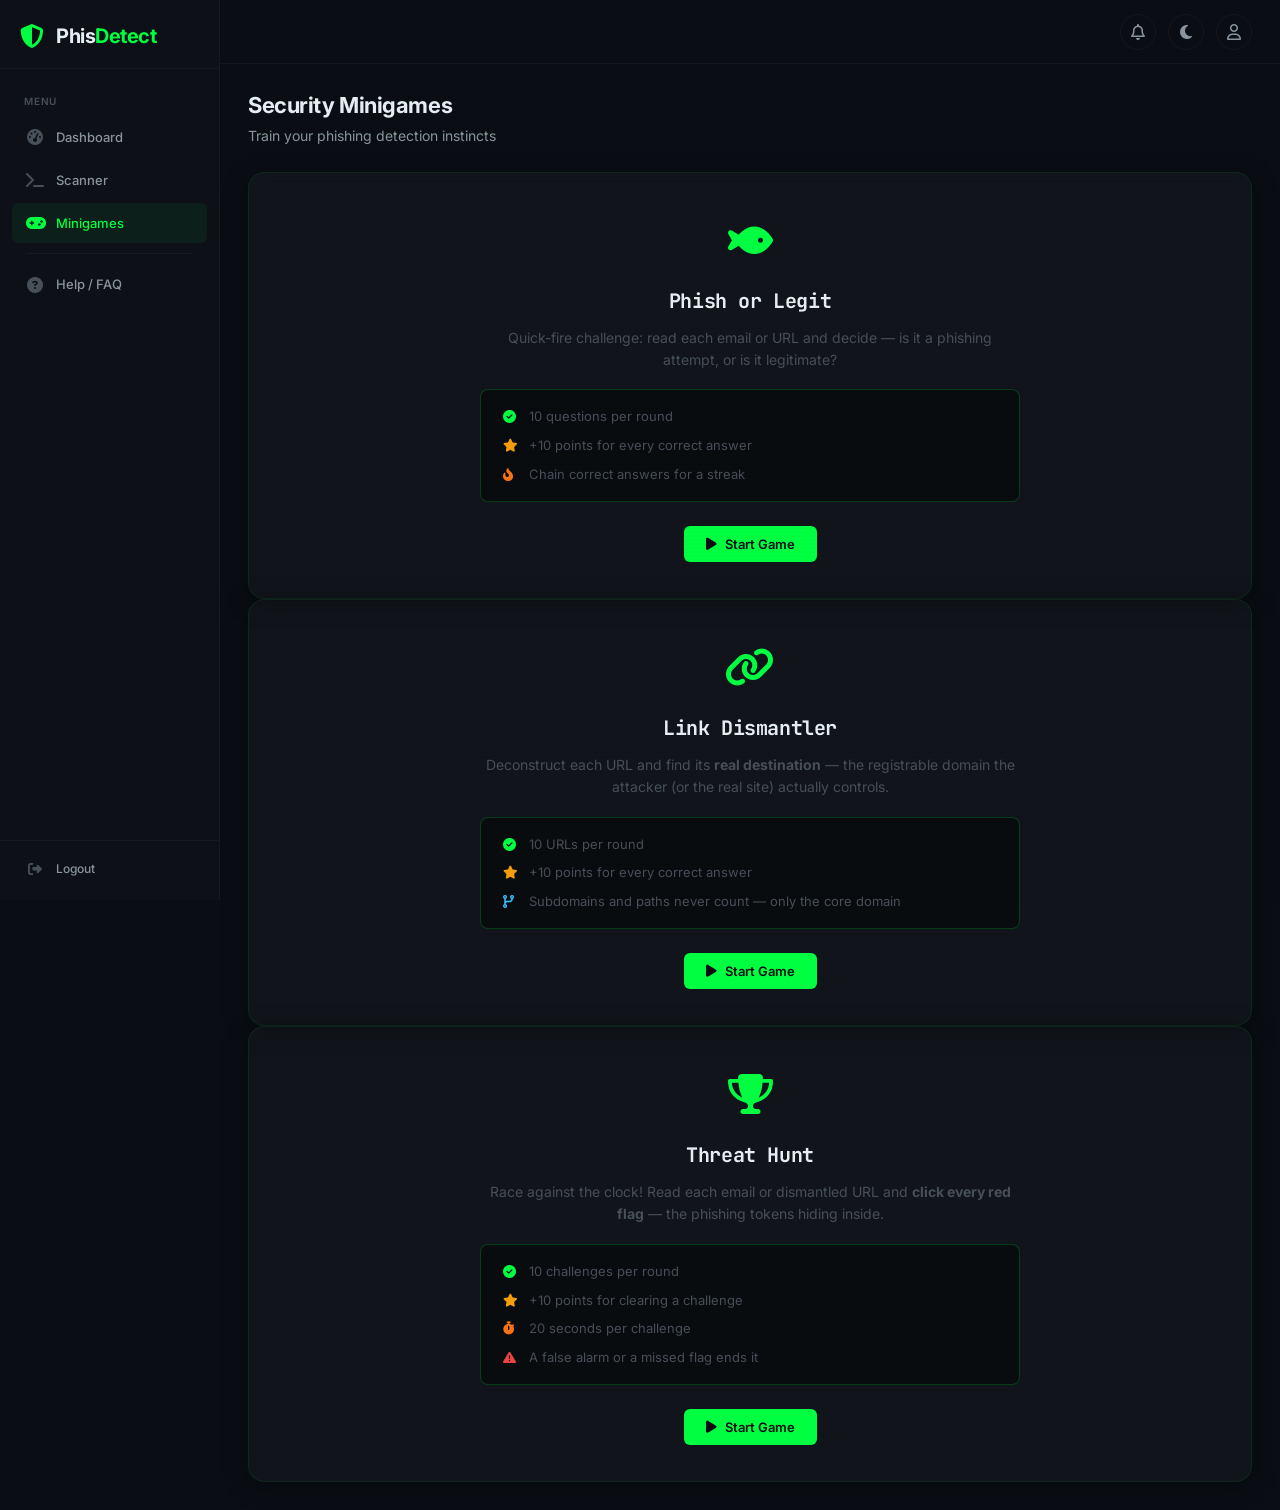
==== commit e4458dea: "Add Phish or Legit, Link Dismantler, and Threat Hunt minigames" ====
--- a/frontend/minigames.html
+++ b/frontend/minigames.html
@@ -154,57 +154,208 @@
                     <p>Train your phishing detection instincts</p>
                 </div>
 
-                <!-- Coming Soon Terminal Card -->
+                <!-- Phish or Legit -->
                 <div class="card">
                     <div class="card-body">
-                        <div class="terminal-minigames">
-                            <div class="terminal-bar">
-                                <span class="dot dot-red"></span>
-                                <span class="dot dot-amber"></span>
-                                <span class="dot dot-green"></span>
-                                <span class="terminal-title">module://phisdetect/minigames</span>
-                            </div>
-                            <div class="terminal-log minigames-log">
-                                <div class="log-line">
-                                    <span class="log-time">&gt;&gt;</span>
-                                    <span class="log-green">Initializing gamification engine...</span>
-                                </div>
-                                <div class="log-line">
-                                    <span class="log-time">&gt;&gt;</span>
-                                    <span class="log-amber">Status: UNDER DEVELOPMENT</span>
-                                </div>
-                                <div class="log-line">
-                                    <span class="log-time">&gt;&gt;</span>
-                                    <span class="log-gray">Coming soon: Phish or Legit, Link Dismantler, and more.</span>
-                                </div>
-                                <div class="log-line">
-                                    <span class="log-time">&gt;&gt;</span>
-                                    <span class="log-gray">Type 'help' to explore the scanner meanwhile.</span>
-                                </div>
-                            </div>
+                        <div class="minigame-play">
+
+                            <!-- Start Screen -->
+                            <div id="mgStart" class="minigame-start">
+                                <div class="minigame-icon"><i class="fa-solid fa-fish"></i></div>
+                                <h2>Phish or Legit</h2>
+                                <p>
+                                    Quick-fire challenge: read each email or URL and decide —
+                                    is it a phishing attempt, or is it legitimate?
+                                </p>
+                                <ul class="minigame-rules">
+                                    <li><i class="fa-solid fa-circle-check" style="color: var(--status-safe);"></i> 10 questions per round</li>
+                                    <li><i class="fa-solid fa-star" style="color: #f59e0b;"></i> +10 points for every correct answer</li>
+                                    <li><i class="fa-solid fa-fire-flame-curved" style="color: #f97316;"></i> Chain correct answers for a streak</li>
+                                </ul>
+                                <button id="mgStartBtn" class="btn btn-primary">
+                                    <i class="fa-solid fa-play"></i> Start Game
+                                </button>
+                            </div>
+
+                            <!-- Game Screen -->
+                            <div id="mgGame" class="minigame-game" style="display: none;">
+                                <div class="minigame-hud">
+                                    <span class="mg-stat" id="mgProgress">Question 1 / 10</span>
+                                    <span id="mgKind" class="minigame-badge email">Email</span>
+                                    <span class="mg-stat" id="mgBest">Best: 0 / 0</span>
+                                    <span class="mg-stat" id="mgScore">Score: <strong>0</strong></span>
+                                    <span class="mg-stat" id="mgStreak">Streak: <strong>0</strong></span>
+                                </div>
+
+                                <div class="minigame-question" id="mgQuestion"></div>
+
+                                <div class="minigame-actions">
+                                    <button id="mgPhishBtn" class="btn btn-danger">
+                                        <i class="fa-solid fa-fish"></i> Phish
+                                    </button>
+                                    <button id="mgLegitBtn" class="btn btn-success">
+                                        <i class="fa-solid fa-shield-halved"></i> Legit
+                                    </button>
+                                </div>
+
+                                <div id="mgFeedback" class="minigame-feedback" style="display: none;">
+                                    <p class="mg-feedback-label" id="mgFeedbackLabel"></p>
+                                    <p class="mg-explain" id="mgExplain"></p>
+                                    <button id="mgNextBtn" class="btn btn-primary">
+                                        Next <i class="fa-solid fa-arrow-right"></i>
+                                    </button>
+                                </div>
+                            </div>
+
+                            <!-- Results Screen -->
+                            <div id="mgResults" class="minigame-results" style="display: none;">
+                                <div class="minigame-icon" id="mgResultIcon"></div>
+                                <h2 id="mgResultTitle">Round Complete</h2>
+                                <div class="mg-result-score" id="mgResultScore">0 / 10</div>
+                                <p id="mgResultDetail"></p>
+                                <div class="mg-result-stats" id="mgResultStats"></div>
+                                <button id="mgPlayAgainBtn" class="btn btn-primary">
+                                    <i class="fa-solid fa-rotate-right"></i> Play Again
+                                </button>
+                            </div>
+
                         </div>
                     </div>
                 </div>
 
-                <!-- Placeholder Grid -->
-                <div class="minigames-grid">
-                    <div class="card minigame-card">
-                        <div class="minigame-icon"><i class="fa-solid fa-fish"></i></div>
-                        <div class="minigame-title">Phish or Legit</div>
-                        <p class="minigame-desc">Spot the phishing email in this quick-fire challenge.</p>
-                        <span class="status-badge gray"><span class="badge-dot"></span> Coming Soon</span>
+                <!-- Link Dismantler -->
+                <div class="card">
+                    <div class="card-body">
+                        <div class="minigame-play">
+
+                            <!-- Start Screen -->
+                            <div id="ldStart" class="minigame-start">
+                                <div class="minigame-icon"><i class="fa-solid fa-link"></i></div>
+                                <h2>Link Dismantler</h2>
+                                <p>
+                                    Deconstruct each URL and find its <strong>real destination</strong> —
+                                    the registrable domain the attacker (or the real site) actually controls.
+                                </p>
+                                <ul class="minigame-rules">
+                                    <li><i class="fa-solid fa-circle-check" style="color: var(--status-safe);"></i> 10 URLs per round</li>
+                                    <li><i class="fa-solid fa-star" style="color: #f59e0b;"></i> +10 points for every correct answer</li>
+                                    <li><i class="fa-solid fa-code-branch" style="color: #38bdf8;"></i> Subdomains and paths never count — only the core domain</li>
+                                </ul>
+                                <button id="ldStartBtn" class="btn btn-primary">
+                                    <i class="fa-solid fa-play"></i> Start Game
+                                </button>
+                            </div>
+
+                            <!-- Game Screen -->
+                            <div id="ldGame" class="minigame-game" style="display: none;">
+                                <div class="minigame-hud">
+                                    <span class="mg-stat" id="ldProgress">Question 1 / 10</span>
+                                    <span class="mg-stat" id="ldBest">Best: 0 / 0</span>
+                                    <span class="mg-stat" id="ldScore">Score: <strong>0</strong></span>
+                                    <span class="mg-stat" id="ldStreak">Streak: <strong>0</strong></span>
+                                </div>
+
+                                <div class="minigame-question mg-url" id="ldQuestion"></div>
+
+                                <div class="mg-options" id="ldOptions"></div>
+
+                                <div id="ldFeedback" class="minigame-feedback" style="display: none;">
+                                    <p class="mg-feedback-label" id="ldFeedbackLabel"></p>
+                                    <p class="mg-explain" id="ldExplain"></p>
+                                    <button id="ldNextBtn" class="btn btn-primary">
+                                        Next <i class="fa-solid fa-arrow-right"></i>
+                                    </button>
+                                </div>
+                            </div>
+
+                            <!-- Results Screen -->
+                            <div id="ldResults" class="minigame-results" style="display: none;">
+                                <div class="minigame-icon" id="ldResultIcon"></div>
+                                <h2 id="ldResultTitle">Round Complete</h2>
+                                <div class="mg-result-score" id="ldResultScore">0 / 10</div>
+                                <p id="ldResultDetail"></p>
+                                <div class="mg-result-stats" id="ldResultStats"></div>
+                                <button id="ldPlayAgainBtn" class="btn btn-primary">
+                                    <i class="fa-solid fa-rotate-right"></i> Play Again
+                                </button>
+                            </div>
+
+                        </div>
                     </div>
-                    <div class="card minigame-card">
-                        <div class="minigame-icon"><i class="fa-solid fa-link"></i></div>
-                        <div class="minigame-title">Link Dismantler</div>
-                        <p class="minigame-desc">Deconstruct URLs and find the real destination.</p>
-                        <span class="status-badge gray"><span class="badge-dot"></span> Coming Soon</span>
-                    </div>
-                    <div class="card minigame-card">
-                        <div class="minigame-icon"><i class="fa-solid fa-trophy"></i></div>
-                        <div class="minigame-title">Threat Hunt</div>
-                        <p class="minigame-desc">Race against the clock to identify red flags.</p>
-                        <span class="status-badge gray"><span class="badge-dot"></span> Coming Soon</span>
+                </div>
+
+                <!-- Threat Hunt -->
+                <div class="card">
+                    <div class="card-body">
+                        <div class="minigame-play">
+
+                            <!-- Start Screen -->
+                            <div id="thStart" class="minigame-start">
+                                <div class="minigame-icon"><i class="fa-solid fa-trophy"></i></div>
+                                <h2>Threat Hunt</h2>
+                                <p>
+                                    Race against the clock! Read each email or dismantled URL and
+                                    <strong>click every red flag</strong> — the phishing tokens hiding inside.
+                                </p>
+                                <ul class="minigame-rules">
+                                    <li><i class="fa-solid fa-circle-check" style="color: var(--status-safe);"></i> 10 challenges per round</li>
+                                    <li><i class="fa-solid fa-star" style="color: #f59e0b;"></i> +10 points for clearing a challenge</li>
+                                    <li><i class="fa-solid fa-stopwatch" style="color: #f97316;"></i> 20 seconds per challenge</li>
+                                    <li><i class="fa-solid fa-triangle-exclamation" style="color: #ef4444;"></i> A false alarm or a missed flag ends it</li>
+                                </ul>
+                                <button id="thStartBtn" class="btn btn-primary">
+                                    <i class="fa-solid fa-play"></i> Start Game
+                                </button>
+                            </div>
+
+                            <!-- Game Screen -->
+                            <div id="thGame" class="minigame-game" style="display: none;">
+                                <div class="minigame-hud">
+                                    <span class="mg-stat" id="thProgress">Question 1 / 10</span>
+                                    <span class="mg-stat" id="thBest">Best: 0 / 0</span>
+                                    <span class="mg-stat" id="thScore">Score: <strong>0</strong></span>
+                                    <span class="mg-stat" id="thStreak">Streak: <strong>0</strong></span>
+                                </div>
+
+                                <div class="th-timer-row">
+                                    <span class="th-timer-text" id="thTimerText">20s</span>
+                                    <div class="progress-bar th-timer-bar">
+                                        <div class="progress-fill red" id="thTimerFill" style="width: 100%;"></div>
+                                    </div>
+                                </div>
+
+                                <div class="th-hint">Click the red flags below. Press <strong>Done</strong> when nothing is left.</div>
+
+                                <div class="th-content" id="thContent"></div>
+
+                                <div class="minigame-actions">
+                                    <button id="thDoneBtn" class="btn btn-secondary">
+                                        <i class="fa-solid fa-check"></i> Done
+                                    </button>
+                                </div>
+
+                                <div id="thFeedback" class="minigame-feedback" style="display: none;">
+                                    <p class="mg-feedback-label" id="thFeedbackLabel"></p>
+                                    <p class="mg-explain" id="thExplain"></p>
+                                    <button id="thNextBtn" class="btn btn-primary">
+                                        Next <i class="fa-solid fa-arrow-right"></i>
+                                    </button>
+                                </div>
+                            </div>
+
+                            <!-- Results Screen -->
+                            <div id="thResults" class="minigame-results" style="display: none;">
+                                <div class="minigame-icon" id="thResultIcon"></div>
+                                <h2 id="thResultTitle">Round Complete</h2>
+                                <div class="mg-result-score" id="thResultScore">0 / 10</div>
+                                <p id="thResultDetail"></p>
+                                <div class="mg-result-stats" id="thResultStats"></div>
+                                <button id="thPlayAgainBtn" class="btn btn-primary">
+                                    <i class="fa-solid fa-rotate-right"></i> Play Again
+                                </button>
+                            </div>
+
+                        </div>
                     </div>
                 </div>
 
@@ -265,6 +416,7 @@
     <script src="js/notifications.js"></script>
     <script src="js/profile.js?v=7"></script>
     <script src="js/navigation.js?v=8"></script>
+    <script src="js/minigames.js"></script>
     <script src="js/app.js"></script>
 
 </body>
--- a/frontend/css/components.css
+++ b/frontend/css/components.css
@@ -1344,4 +1344,326 @@
 [data-theme="light"] .contact-btn {
     background: var(--bg-input);
     border-color: var(--border-subtle);
+}
+
+/* ============================================
+   20. MINIGAMES — PHISH OR LEGIT
+   ============================================ */
+.minigame-play {
+    display: flex;
+    flex-direction: column;
+    gap: 20px;
+}
+
+.minigame-start {
+    text-align: center;
+    padding: 12px 0;
+}
+
+.minigame-start .minigame-icon,
+.minigame-results .minigame-icon {
+    font-size: 40px;
+    color: var(--green);
+    margin-bottom: 12px;
+}
+
+.minigame-start h2,
+.minigame-results h2 {
+    font-family: 'JetBrains Mono', monospace;
+    font-size: 20px;
+    font-weight: 700;
+    color: var(--text-primary);
+    margin-bottom: 10px;
+}
+
+.minigame-start p {
+    color: var(--text-muted);
+    font-size: 14px;
+    line-height: 1.6;
+    max-width: 540px;
+    margin: 0 auto 18px;
+}
+
+.minigame-rules {
+    text-align: left;
+    max-width: 540px;
+    margin: 0 auto 24px;
+    padding: 16px 22px;
+    background: var(--bg-input);
+    border: 1px solid var(--border-input);
+    border-radius: 8px;
+    list-style: none;
+}
+
+.minigame-rules li {
+    color: var(--text-muted);
+    font-size: 13px;
+    margin-bottom: 8px;
+}
+
+.minigame-rules li:last-child {
+    margin-bottom: 0;
+}
+
+.minigame-rules li i {
+    width: 18px;
+    margin-right: 4px;
+}
+
+.minigame-hud {
+    display: flex;
+    flex-wrap: wrap;
+    align-items: center;
+    gap: 12px 20px;
+    border-bottom: 1px solid var(--border-input);
+    padding-bottom: 12px;
+    margin-bottom: 16px;
+}
+
+.minigame-hud .mg-stat {
+    font-family: 'JetBrains Mono', monospace;
+    font-size: 13px;
+    color: var(--text-muted);
+}
+
+.minigame-hud .mg-stat strong {
+    color: var(--green);
+}
+
+.minigame-hud .minigame-badge {
+    margin-left: auto;
+}
+
+.minigame-badge {
+    padding: 3px 10px;
+    border-radius: 20px;
+    font-size: 11px;
+    font-weight: 700;
+    text-transform: uppercase;
+    letter-spacing: 0.6px;
+}
+
+.minigame-badge.email {
+    background: rgba(56, 189, 248, 0.12);
+    color: #38bdf8;
+    border: 1px solid rgba(56, 189, 248, 0.3);
+}
+
+.minigame-badge.url {
+    background: rgba(167, 139, 250, 0.12);
+    color: #a78bfa;
+    border: 1px solid rgba(167, 139, 250, 0.3);
+}
+
+.minigame-question {
+    background: var(--bg-input);
+    border: 1px solid var(--border-input);
+    border-radius: 8px;
+    padding: 18px 20px;
+    font-family: 'JetBrains Mono', monospace;
+    font-size: 13px;
+    line-height: 1.6;
+    color: var(--text-primary);
+    white-space: pre-wrap;
+    word-break: break-all;
+    min-height: 140px;
+}
+
+.minigame-question.mg-url {
+    background: rgba(0, 255, 65, 0.04);
+    border-color: rgba(0, 255, 65, 0.2);
+    display: flex;
+    align-items: center;
+    justify-content: center;
+    text-align: center;
+}
+
+.minigame-actions {
+    display: flex;
+    gap: 12px;
+    justify-content: center;
+    padding: 8px 0;
+}
+
+.minigame-actions .btn {
+    min-width: 160px;
+}
+
+.minigame-actions .btn.picked,
+.mg-options .mg-option.picked {
+    opacity: 0.45;
+    transform: scale(0.97);
+}
+
+.minigame-actions .btn.correct,
+.mg-options .mg-option.correct {
+    opacity: 1;
+    outline: 2px solid var(--status-safe);
+    outline-offset: 2px;
+}
+
+.mg-options {
+    display: grid;
+    grid-template-columns: repeat(auto-fit, minmax(200px, 1fr));
+    gap: 10px;
+    padding: 8px 0;
+}
+
+.mg-options .mg-option {
+    justify-content: flex-start;
+    font-family: 'JetBrains Mono', monospace;
+    font-size: 13px;
+    padding: 12px 16px;
+    word-break: break-all;
+}
+
+.minigame-feedback {
+    border-top: 1px solid var(--border-input);
+    padding-top: 16px;
+}
+
+.minigame-feedback .mg-feedback-label {
+    font-family: 'JetBrains Mono', monospace;
+    font-weight: 700;
+    font-size: 15px;
+    margin-bottom: 6px;
+}
+
+.mg-feedback-label.mg-correct {
+    color: var(--status-safe);
+}
+
+.mg-feedback-label.mg-wrong {
+    color: var(--status-danger);
+}
+
+.minigame-feedback .mg-explain {
+    color: var(--text-muted);
+    font-size: 13px;
+    line-height: 1.6;
+    margin-bottom: 16px;
+}
+
+.minigame-results {
+    text-align: center;
+    padding: 12px 0;
+}
+
+.mg-result-score {
+    font-family: 'JetBrains Mono', monospace;
+    font-size: 42px;
+    font-weight: 700;
+    color: var(--green);
+    margin: 8px 0 4px;
+}
+
+.minigame-results p {
+    color: var(--text-muted);
+    font-size: 14px;
+    margin-bottom: 18px;
+}
+
+.mg-result-stats {
+    display: grid;
+    grid-template-columns: repeat(auto-fit, minmax(140px, 1fr));
+    gap: 12px;
+    max-width: 480px;
+    margin: 0 auto 22px;
+}
+
+.mg-result-stats > div {
+    background: var(--bg-input);
+    border: 1px solid var(--border-input);
+    border-radius: 8px;
+    padding: 14px 12px;
+}
+
+.mg-result-stats span {
+    display: block;
+    color: var(--text-muted);
+    font-size: 12px;
+    margin-bottom: 4px;
+}
+
+.mg-result-stats strong {
+    font-family: 'JetBrains Mono', monospace;
+    font-size: 18px;
+    color: var(--text-primary);
+}
+
+/* Threat Hunt token grid */
+.th-timer-row {
+    display: flex;
+    align-items: center;
+    gap: 12px;
+    margin-bottom: 6px;
+}
+
+.th-timer-text {
+    font-family: 'JetBrains Mono', monospace;
+    font-size: 13px;
+    font-weight: 700;
+    color: var(--text-danger, #ef4444);
+    min-width: 32px;
+}
+
+.th-timer-bar {
+    flex: 1;
+    margin: 0;
+}
+
+.th-timer-bar .progress-fill {
+    transition: width 0.1s linear;
+}
+
+.th-hint {
+    color: var(--text-muted);
+    font-size: 12px;
+    margin-bottom: 12px;
+}
+
+.th-content {
+    display: flex;
+    flex-wrap: wrap;
+    gap: 6px 8px;
+    align-items: baseline;
+    background: var(--bg-input);
+    border: 1px solid var(--border-input);
+    border-radius: 8px;
+    padding: 18px 20px;
+    line-height: 1.9;
+}
+
+.th-token {
+    font-family: 'JetBrains Mono', monospace;
+    font-size: 13px;
+    color: var(--text-primary);
+    background: transparent;
+    border: none;
+    border-radius: 4px;
+    padding: 1px 4px;
+    cursor: pointer;
+    transition: background var(--transition-fast), box-shadow var(--transition-fast);
+    word-break: break-all;
+}
+
+.th-token:hover {
+    background: var(--bg-card-hover);
+}
+
+.th-token.is-flag {
+    border: 1px dashed rgba(239, 68, 68, 0.5);
+}
+
+.th-token.found,
+.th-token.reveal {
+    background: rgba(0, 255, 65, 0.12);
+    box-shadow: 0 0 0 1px var(--status-safe);
+    color: var(--status-safe);
+}
+
+.th-token.miss {
+    background: rgba(239, 68, 68, 0.15);
+    box-shadow: 0 0 0 1px var(--status-danger);
+    color: var(--status-danger);
 }
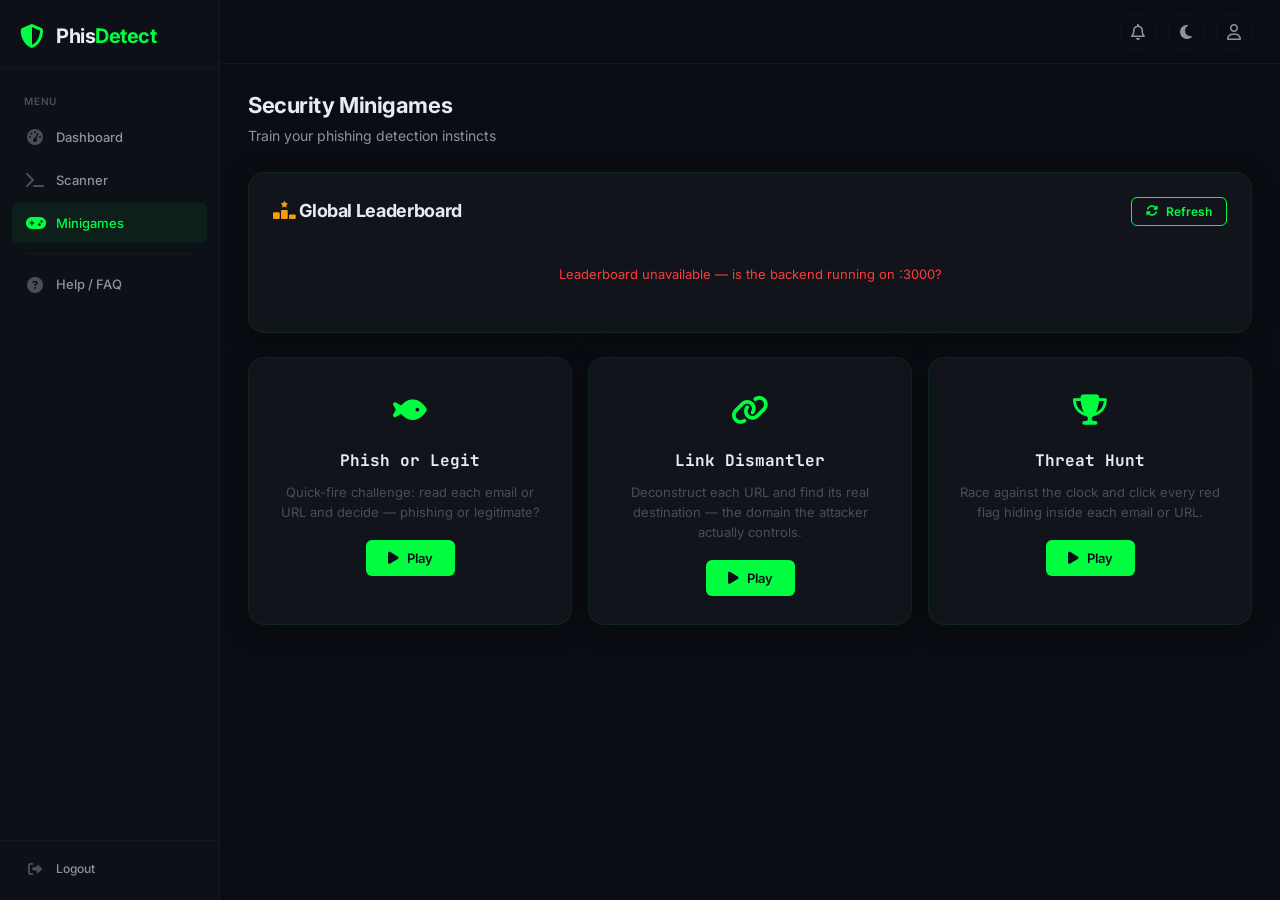
==== commit 2712aa7d: "Add README, rewrite intel docs, polish minigames and UI" ====
--- a/frontend/minigames.html
+++ b/frontend/minigames.html
@@ -43,7 +43,7 @@
     <!-- Custom Styles -->
     <link rel="stylesheet" href="css/main.css?v=9" />
     <link rel="stylesheet" href="css/layout.css?v=9" />
-    <link rel="stylesheet" href="css/components.css?v=17" />
+    <link rel="stylesheet" href="css/components.css?v=18" />
     <link rel="stylesheet" href="css/terminal.css?v=7" />
     <link rel="stylesheet" href="css/status.css" />
     <link rel="stylesheet" href="css/responsive.css" />
@@ -154,209 +154,57 @@
                     <p>Train your phishing detection instincts</p>
                 </div>
 
-                <!-- Phish or Legit -->
+                <!-- Global Leaderboard -->
                 <div class="card">
                     <div class="card-body">
-                        <div class="minigame-play">
-
-                            <!-- Start Screen -->
-                            <div id="mgStart" class="minigame-start">
-                                <div class="minigame-icon"><i class="fa-solid fa-fish"></i></div>
-                                <h2>Phish or Legit</h2>
-                                <p>
-                                    Quick-fire challenge: read each email or URL and decide —
-                                    is it a phishing attempt, or is it legitimate?
-                                </p>
-                                <ul class="minigame-rules">
-                                    <li><i class="fa-solid fa-circle-check" style="color: var(--status-safe);"></i> 10 questions per round</li>
-                                    <li><i class="fa-solid fa-star" style="color: #f59e0b;"></i> +10 points for every correct answer</li>
-                                    <li><i class="fa-solid fa-fire-flame-curved" style="color: #f97316;"></i> Chain correct answers for a streak</li>
-                                </ul>
-                                <button id="mgStartBtn" class="btn btn-primary">
-                                    <i class="fa-solid fa-play"></i> Start Game
-                                </button>
-                            </div>
-
-                            <!-- Game Screen -->
-                            <div id="mgGame" class="minigame-game" style="display: none;">
-                                <div class="minigame-hud">
-                                    <span class="mg-stat" id="mgProgress">Question 1 / 10</span>
-                                    <span id="mgKind" class="minigame-badge email">Email</span>
-                                    <span class="mg-stat" id="mgBest">Best: 0 / 0</span>
-                                    <span class="mg-stat" id="mgScore">Score: <strong>0</strong></span>
-                                    <span class="mg-stat" id="mgStreak">Streak: <strong>0</strong></span>
-                                </div>
-
-                                <div class="minigame-question" id="mgQuestion"></div>
-
-                                <div class="minigame-actions">
-                                    <button id="mgPhishBtn" class="btn btn-danger">
-                                        <i class="fa-solid fa-fish"></i> Phish
-                                    </button>
-                                    <button id="mgLegitBtn" class="btn btn-success">
-                                        <i class="fa-solid fa-shield-halved"></i> Legit
-                                    </button>
-                                </div>
-
-                                <div id="mgFeedback" class="minigame-feedback" style="display: none;">
-                                    <p class="mg-feedback-label" id="mgFeedbackLabel"></p>
-                                    <p class="mg-explain" id="mgExplain"></p>
-                                    <button id="mgNextBtn" class="btn btn-primary">
-                                        Next <i class="fa-solid fa-arrow-right"></i>
-                                    </button>
-                                </div>
-                            </div>
-
-                            <!-- Results Screen -->
-                            <div id="mgResults" class="minigame-results" style="display: none;">
-                                <div class="minigame-icon" id="mgResultIcon"></div>
-                                <h2 id="mgResultTitle">Round Complete</h2>
-                                <div class="mg-result-score" id="mgResultScore">0 / 10</div>
-                                <p id="mgResultDetail"></p>
-                                <div class="mg-result-stats" id="mgResultStats"></div>
-                                <button id="mgPlayAgainBtn" class="btn btn-primary">
-                                    <i class="fa-solid fa-rotate-right"></i> Play Again
-                                </button>
-                            </div>
-
-                        </div>
-                    </div>
-                </div>
-
-                <!-- Link Dismantler -->
-                <div class="card">
-                    <div class="card-body">
-                        <div class="minigame-play">
-
-                            <!-- Start Screen -->
-                            <div id="ldStart" class="minigame-start">
-                                <div class="minigame-icon"><i class="fa-solid fa-link"></i></div>
-                                <h2>Link Dismantler</h2>
-                                <p>
-                                    Deconstruct each URL and find its <strong>real destination</strong> —
-                                    the registrable domain the attacker (or the real site) actually controls.
-                                </p>
-                                <ul class="minigame-rules">
-                                    <li><i class="fa-solid fa-circle-check" style="color: var(--status-safe);"></i> 10 URLs per round</li>
-                                    <li><i class="fa-solid fa-star" style="color: #f59e0b;"></i> +10 points for every correct answer</li>
-                                    <li><i class="fa-solid fa-code-branch" style="color: #38bdf8;"></i> Subdomains and paths never count — only the core domain</li>
-                                </ul>
-                                <button id="ldStartBtn" class="btn btn-primary">
-                                    <i class="fa-solid fa-play"></i> Start Game
-                                </button>
-                            </div>
-
-                            <!-- Game Screen -->
-                            <div id="ldGame" class="minigame-game" style="display: none;">
-                                <div class="minigame-hud">
-                                    <span class="mg-stat" id="ldProgress">Question 1 / 10</span>
-                                    <span class="mg-stat" id="ldBest">Best: 0 / 0</span>
-                                    <span class="mg-stat" id="ldScore">Score: <strong>0</strong></span>
-                                    <span class="mg-stat" id="ldStreak">Streak: <strong>0</strong></span>
-                                </div>
-
-                                <div class="minigame-question mg-url" id="ldQuestion"></div>
-
-                                <div class="mg-options" id="ldOptions"></div>
-
-                                <div id="ldFeedback" class="minigame-feedback" style="display: none;">
-                                    <p class="mg-feedback-label" id="ldFeedbackLabel"></p>
-                                    <p class="mg-explain" id="ldExplain"></p>
-                                    <button id="ldNextBtn" class="btn btn-primary">
-                                        Next <i class="fa-solid fa-arrow-right"></i>
-                                    </button>
-                                </div>
-                            </div>
-
-                            <!-- Results Screen -->
-                            <div id="ldResults" class="minigame-results" style="display: none;">
-                                <div class="minigame-icon" id="ldResultIcon"></div>
-                                <h2 id="ldResultTitle">Round Complete</h2>
-                                <div class="mg-result-score" id="ldResultScore">0 / 10</div>
-                                <p id="ldResultDetail"></p>
-                                <div class="mg-result-stats" id="ldResultStats"></div>
-                                <button id="ldPlayAgainBtn" class="btn btn-primary">
-                                    <i class="fa-solid fa-rotate-right"></i> Play Again
-                                </button>
-                            </div>
-
-                        </div>
-                    </div>
-                </div>
-
-                <!-- Threat Hunt -->
-                <div class="card">
-                    <div class="card-body">
-                        <div class="minigame-play">
-
-                            <!-- Start Screen -->
-                            <div id="thStart" class="minigame-start">
-                                <div class="minigame-icon"><i class="fa-solid fa-trophy"></i></div>
-                                <h2>Threat Hunt</h2>
-                                <p>
-                                    Race against the clock! Read each email or dismantled URL and
-                                    <strong>click every red flag</strong> — the phishing tokens hiding inside.
-                                </p>
-                                <ul class="minigame-rules">
-                                    <li><i class="fa-solid fa-circle-check" style="color: var(--status-safe);"></i> 10 challenges per round</li>
-                                    <li><i class="fa-solid fa-star" style="color: #f59e0b;"></i> +10 points for clearing a challenge</li>
-                                    <li><i class="fa-solid fa-stopwatch" style="color: #f97316;"></i> 20 seconds per challenge</li>
-                                    <li><i class="fa-solid fa-triangle-exclamation" style="color: #ef4444;"></i> A false alarm or a missed flag ends it</li>
-                                </ul>
-                                <button id="thStartBtn" class="btn btn-primary">
-                                    <i class="fa-solid fa-play"></i> Start Game
-                                </button>
-                            </div>
-
-                            <!-- Game Screen -->
-                            <div id="thGame" class="minigame-game" style="display: none;">
-                                <div class="minigame-hud">
-                                    <span class="mg-stat" id="thProgress">Question 1 / 10</span>
-                                    <span class="mg-stat" id="thBest">Best: 0 / 0</span>
-                                    <span class="mg-stat" id="thScore">Score: <strong>0</strong></span>
-                                    <span class="mg-stat" id="thStreak">Streak: <strong>0</strong></span>
-                                </div>
-
-                                <div class="th-timer-row">
-                                    <span class="th-timer-text" id="thTimerText">20s</span>
-                                    <div class="progress-bar th-timer-bar">
-                                        <div class="progress-fill red" id="thTimerFill" style="width: 100%;"></div>
-                                    </div>
-                                </div>
-
-                                <div class="th-hint">Click the red flags below. Press <strong>Done</strong> when nothing is left.</div>
-
-                                <div class="th-content" id="thContent"></div>
-
-                                <div class="minigame-actions">
-                                    <button id="thDoneBtn" class="btn btn-secondary">
-                                        <i class="fa-solid fa-check"></i> Done
-                                    </button>
-                                </div>
-
-                                <div id="thFeedback" class="minigame-feedback" style="display: none;">
-                                    <p class="mg-feedback-label" id="thFeedbackLabel"></p>
-                                    <p class="mg-explain" id="thExplain"></p>
-                                    <button id="thNextBtn" class="btn btn-primary">
-                                        Next <i class="fa-solid fa-arrow-right"></i>
-                                    </button>
-                                </div>
-                            </div>
-
-                            <!-- Results Screen -->
-                            <div id="thResults" class="minigame-results" style="display: none;">
-                                <div class="minigame-icon" id="thResultIcon"></div>
-                                <h2 id="thResultTitle">Round Complete</h2>
-                                <div class="mg-result-score" id="thResultScore">0 / 10</div>
-                                <p id="thResultDetail"></p>
-                                <div class="mg-result-stats" id="thResultStats"></div>
-                                <button id="thPlayAgainBtn" class="btn btn-primary">
-                                    <i class="fa-solid fa-rotate-right"></i> Play Again
-                                </button>
-                            </div>
-
-                        </div>
-                    </div>
+                        <div class="leaderboard-header">
+                            <h2><i class="fa-solid fa-ranking-star" style="color: #f59e0b;"></i> Global Leaderboard</h2>
+                            <button id="lbRefresh" class="btn btn-outline-primary btn-sm">
+                                <i class="fa-solid fa-rotate"></i> Refresh
+                            </button>
+                        </div>
+                        <div id="leaderboardBody" class="leaderboard-body">
+                            <p class="lb-empty">Loading&hellip;</p>
+                        </div>
+                    </div>
+                </div>
+
+                <!-- Game Cards -->
+                <div class="minigames-grid games-3">
+
+                    <div class="card minigame-card">
+                        <div class="minigame-icon"><i class="fa-solid fa-fish"></i></div>
+                        <div class="minigame-title">Phish or Legit</div>
+                        <p class="minigame-desc">
+                            Quick-fire challenge: read each email or URL and decide — phishing or legitimate?
+                        </p>
+                        <button type="button" class="btn btn-primary" data-open="mg">
+                            <i class="fa-solid fa-play"></i> Play
+                        </button>
+                    </div>
+
+                    <div class="card minigame-card">
+                        <div class="minigame-icon"><i class="fa-solid fa-link"></i></div>
+                        <div class="minigame-title">Link Dismantler</div>
+                        <p class="minigame-desc">
+                            Deconstruct each URL and find its real destination — the domain the attacker actually controls.
+                        </p>
+                        <button type="button" class="btn btn-primary" data-open="ld">
+                            <i class="fa-solid fa-play"></i> Play
+                        </button>
+                    </div>
+
+                    <div class="card minigame-card">
+                        <div class="minigame-icon"><i class="fa-solid fa-trophy"></i></div>
+                        <div class="minigame-title">Threat Hunt</div>
+                        <p class="minigame-desc">
+                            Race against the clock and click every red flag hiding inside each email or URL.
+                        </p>
+                        <button type="button" class="btn btn-primary" data-open="th">
+                            <i class="fa-solid fa-play"></i> Play
+                        </button>
+                    </div>
+
                 </div>
 
             </main>
@@ -407,6 +255,287 @@
     </div>
 
     <!-- ============================================
+    MINIGAME MODALS
+    ============================================ -->
+
+    <!-- Phish or Legit Modal -->
+    <div class="modal-overlay" id="mgOverlay" style="display: none;">
+        <div class="terminal-modal minigame-modal" role="dialog" aria-modal="true" aria-label="Phish or Legit">
+            <div class="terminal-bar">
+                <span class="dot dot-red"></span>
+                <span class="dot dot-amber"></span>
+                <span class="dot dot-green"></span>
+                <span class="terminal-title">Phish or Legit</span>
+                <button type="button" class="mg-close" id="mgClose" aria-label="Close">
+                    <i class="fa-solid fa-xmark"></i>
+                </button>
+            </div>
+            <div class="minigame-body">
+                <div class="minigame-play">
+
+                    <!-- Start Screen -->
+                    <div id="mgStart" class="minigame-start">
+                        <div class="minigame-icon"><i class="fa-solid fa-fish"></i></div>
+                        <h2>Phish or Legit</h2>
+                        <p>
+                            Quick-fire challenge: read each email or URL and decide —
+                            is it a phishing attempt, or is it legitimate?
+                        </p>
+                        <ul class="minigame-rules">
+                            <li><i class="fa-solid fa-circle-check" style="color: var(--status-safe);"></i> 10 questions per round</li>
+                            <li><i class="fa-solid fa-star" style="color: #f59e0b;"></i> Points scale with difficulty (Easy x1, Normal x2, Hard x3)</li>
+                            <li><i class="fa-solid fa-fire-flame-curved" style="color: #f97316;"></i> Chain correct answers for a streak</li>
+                        </ul>
+                        <div class="minigame-difficulty" data-game="mg">
+                            <span class="diff-label">Difficulty</span>
+                            <button type="button" class="diff-btn active" data-diff="easy">Easy</button>
+                            <button type="button" class="diff-btn" data-diff="normal">Normal</button>
+                            <button type="button" class="diff-btn" data-diff="hard">Hard</button>
+                        </div>
+                        <button id="mgStartBtn" class="btn btn-primary">
+                            <i class="fa-solid fa-play"></i> Start Game
+                        </button>
+                    </div>
+
+                    <!-- Game Screen -->
+                    <div id="mgGame" class="minigame-game" style="display: none;">
+                        <div class="minigame-hud">
+                            <span class="mg-stat" id="mgProgress">Question 1 / 10</span>
+                            <span id="mgKind" class="minigame-badge email">Email</span>
+                            <span id="mgDiff" class="diff-badge">Normal</span>
+                            <span class="mg-stat" id="mgBest">Best: 0 / 0</span>
+                            <span class="mg-stat" id="mgScore">Score: <strong>0</strong></span>
+                            <span class="mg-stat" id="mgStreak">Streak: <strong>0</strong></span>
+                        </div>
+
+                        <div class="minigame-question" id="mgQuestion"></div>
+
+                        <div class="minigame-actions">
+                            <button id="mgPhishBtn" class="btn btn-danger">
+                                <i class="fa-solid fa-fish"></i> Phish
+                            </button>
+                            <button id="mgLegitBtn" class="btn btn-success">
+                                <i class="fa-solid fa-shield-halved"></i> Legit
+                            </button>
+                        </div>
+
+                        <div id="mgFeedback" class="minigame-feedback" style="display: none;">
+                            <p class="mg-feedback-label" id="mgFeedbackLabel"></p>
+                            <p class="mg-explain" id="mgExplain"></p>
+                            <button id="mgNextBtn" class="btn btn-primary">
+                                Next <i class="fa-solid fa-arrow-right"></i>
+                            </button>
+                        </div>
+                    </div>
+
+                    <!-- Results Screen -->
+                    <div id="mgResults" class="minigame-results" style="display: none;">
+                        <div class="minigame-icon" id="mgResultIcon"></div>
+                        <h2 id="mgResultTitle">Round Complete</h2>
+                        <div class="mg-result-score" id="mgResultScore">0 / 10</div>
+                        <p id="mgResultDetail"></p>
+                        <div class="mg-result-stats" id="mgResultStats"></div>
+                        <div class="minigame-difficulty" data-game="mg">
+                            <span class="diff-label">Next round difficulty</span>
+                            <button type="button" class="diff-btn active" data-diff="easy">Easy</button>
+                            <button type="button" class="diff-btn" data-diff="normal">Normal</button>
+                            <button type="button" class="diff-btn" data-diff="hard">Hard</button>
+                        </div>
+                        <button id="mgPlayAgainBtn" class="btn btn-primary">
+                            <i class="fa-solid fa-rotate-right"></i> Play Again
+                        </button>
+                    </div>
+
+                </div>
+            </div>
+        </div>
+    </div>
+
+    <!-- Link Dismantler Modal -->
+    <div class="modal-overlay" id="ldOverlay" style="display: none;">
+        <div class="terminal-modal minigame-modal" role="dialog" aria-modal="true" aria-label="Link Dismantler">
+            <div class="terminal-bar">
+                <span class="dot dot-red"></span>
+                <span class="dot dot-amber"></span>
+                <span class="dot dot-green"></span>
+                <span class="terminal-title">Link Dismantler</span>
+                <button type="button" class="mg-close" id="ldClose" aria-label="Close">
+                    <i class="fa-solid fa-xmark"></i>
+                </button>
+            </div>
+            <div class="minigame-body">
+                <div class="minigame-play">
+
+                    <!-- Start Screen -->
+                    <div id="ldStart" class="minigame-start">
+                        <div class="minigame-icon"><i class="fa-solid fa-link"></i></div>
+                        <h2>Link Dismantler</h2>
+                        <p>
+                            Deconstruct each URL and find its <strong>real destination</strong> —
+                            the registrable domain the attacker (or the real site) actually controls.
+                        </p>
+                        <ul class="minigame-rules">
+                            <li><i class="fa-solid fa-circle-check" style="color: var(--status-safe);"></i> 10 URLs per round</li>
+                            <li><i class="fa-solid fa-star" style="color: #f59e0b;"></i> Points scale with difficulty (Easy x1, Normal x2, Hard x3)</li>
+                            <li><i class="fa-solid fa-code-branch" style="color: #38bdf8;"></i> Subdomains and paths never count — only the core domain</li>
+                        </ul>
+                        <div class="minigame-difficulty" data-game="ld">
+                            <span class="diff-label">Difficulty</span>
+                            <button type="button" class="diff-btn active" data-diff="easy">Easy</button>
+                            <button type="button" class="diff-btn" data-diff="normal">Normal</button>
+                            <button type="button" class="diff-btn" data-diff="hard">Hard</button>
+                        </div>
+                        <button id="ldStartBtn" class="btn btn-primary">
+                            <i class="fa-solid fa-play"></i> Start Game
+                        </button>
+                    </div>
+
+                    <!-- Game Screen -->
+                    <div id="ldGame" class="minigame-game" style="display: none;">
+                        <div class="minigame-hud">
+                            <span class="mg-stat" id="ldProgress">Question 1 / 10</span>
+                            <span id="ldDiff" class="diff-badge">Normal</span>
+                            <span class="mg-stat" id="ldBest">Best: 0 / 0</span>
+                            <span class="mg-stat" id="ldScore">Score: <strong>0</strong></span>
+                            <span class="mg-stat" id="ldStreak">Streak: <strong>0</strong></span>
+                        </div>
+
+                        <div class="minigame-question mg-url" id="ldQuestion"></div>
+
+                        <div class="mg-options" id="ldOptions"></div>
+
+                        <div id="ldFeedback" class="minigame-feedback" style="display: none;">
+                            <p class="mg-feedback-label" id="ldFeedbackLabel"></p>
+                            <p class="mg-explain" id="ldExplain"></p>
+                            <button id="ldNextBtn" class="btn btn-primary">
+                                Next <i class="fa-solid fa-arrow-right"></i>
+                            </button>
+                        </div>
+                    </div>
+
+                    <!-- Results Screen -->
+                    <div id="ldResults" class="minigame-results" style="display: none;">
+                        <div class="minigame-icon" id="ldResultIcon"></div>
+                        <h2 id="ldResultTitle">Round Complete</h2>
+                        <div class="mg-result-score" id="ldResultScore">0 / 10</div>
+                        <p id="ldResultDetail"></p>
+                        <div class="mg-result-stats" id="ldResultStats"></div>
+                        <div class="minigame-difficulty" data-game="ld">
+                            <span class="diff-label">Next round difficulty</span>
+                            <button type="button" class="diff-btn active" data-diff="easy">Easy</button>
+                            <button type="button" class="diff-btn" data-diff="normal">Normal</button>
+                            <button type="button" class="diff-btn" data-diff="hard">Hard</button>
+                        </div>
+                        <button id="ldPlayAgainBtn" class="btn btn-primary">
+                            <i class="fa-solid fa-rotate-right"></i> Play Again
+                        </button>
+                    </div>
+
+                </div>
+            </div>
+        </div>
+    </div>
+
+    <!-- Threat Hunt Modal -->
+    <div class="modal-overlay" id="thOverlay" style="display: none;">
+        <div class="terminal-modal minigame-modal" role="dialog" aria-modal="true" aria-label="Threat Hunt">
+            <div class="terminal-bar">
+                <span class="dot dot-red"></span>
+                <span class="dot dot-amber"></span>
+                <span class="dot dot-green"></span>
+                <span class="terminal-title">Threat Hunt</span>
+                <button type="button" class="mg-close" id="thClose" aria-label="Close">
+                    <i class="fa-solid fa-xmark"></i>
+                </button>
+            </div>
+            <div class="minigame-body">
+                <div class="minigame-play">
+
+                    <!-- Start Screen -->
+                    <div id="thStart" class="minigame-start">
+                        <div class="minigame-icon"><i class="fa-solid fa-trophy"></i></div>
+                        <h2>Threat Hunt</h2>
+                        <p>
+                            Race against the clock! Read each email or dismantled URL and
+                            <strong>click every red flag</strong> — the phishing tokens hiding inside.
+                        </p>
+                        <ul class="minigame-rules">
+                            <li><i class="fa-solid fa-circle-check" style="color: var(--status-safe);"></i> 10 challenges per round</li>
+                            <li><i class="fa-solid fa-star" style="color: #f59e0b;"></i> Points scale with difficulty (Easy x1, Normal x2, Hard x3)</li>
+                            <li><i class="fa-solid fa-stopwatch" style="color: #f97316;"></i> Timer shrinks on harder difficulties (25s / 20s / 15s)</li>
+                            <li><i class="fa-solid fa-triangle-exclamation" style="color: #ef4444;"></i> A false alarm or a missed flag ends it</li>
+                        </ul>
+                        <div class="minigame-difficulty" data-game="th">
+                            <span class="diff-label">Difficulty</span>
+                            <button type="button" class="diff-btn active" data-diff="easy">Easy</button>
+                            <button type="button" class="diff-btn" data-diff="normal">Normal</button>
+                            <button type="button" class="diff-btn" data-diff="hard">Hard</button>
+                        </div>
+                        <button id="thStartBtn" class="btn btn-primary">
+                            <i class="fa-solid fa-play"></i> Start Game
+                        </button>
+                    </div>
+
+                    <!-- Game Screen -->
+                    <div id="thGame" class="minigame-game" style="display: none;">
+                        <div class="minigame-hud">
+                            <span class="mg-stat" id="thProgress">Question 1 / 10</span>
+                            <span id="thDiff" class="diff-badge">Normal</span>
+                            <span class="mg-stat" id="thBest">Best: 0 / 0</span>
+                            <span class="mg-stat" id="thScore">Score: <strong>0</strong></span>
+                            <span class="mg-stat" id="thStreak">Streak: <strong>0</strong></span>
+                        </div>
+
+                        <div class="th-timer-row">
+                            <span class="th-timer-text" id="thTimerText">20s</span>
+                            <div class="progress-bar th-timer-bar">
+                                <div class="progress-fill red" id="thTimerFill" style="width: 100%;"></div>
+                            </div>
+                        </div>
+
+                        <div class="th-hint" id="thHint">Click the red flags below. Press <strong>Done</strong> when nothing is left.</div>
+
+                        <div class="th-content" id="thContent"></div>
+
+                        <div class="minigame-actions">
+                            <button id="thDoneBtn" class="btn btn-secondary">
+                                <i class="fa-solid fa-check"></i> Done
+                            </button>
+                        </div>
+
+                        <div id="thFeedback" class="minigame-feedback" style="display: none;">
+                            <p class="mg-feedback-label" id="thFeedbackLabel"></p>
+                            <p class="mg-explain" id="thExplain"></p>
+                            <button id="thNextBtn" class="btn btn-primary">
+                                Next <i class="fa-solid fa-arrow-right"></i>
+                            </button>
+                        </div>
+                    </div>
+
+                    <!-- Results Screen -->
+                    <div id="thResults" class="minigame-results" style="display: none;">
+                        <div class="minigame-icon" id="thResultIcon"></div>
+                        <h2 id="thResultTitle">Round Complete</h2>
+                        <div class="mg-result-score" id="thResultScore">0 / 10</div>
+                        <p id="thResultDetail"></p>
+                        <div class="mg-result-stats" id="thResultStats"></div>
+                        <div class="minigame-difficulty" data-game="th">
+                            <span class="diff-label">Next round difficulty</span>
+                            <button type="button" class="diff-btn active" data-diff="easy">Easy</button>
+                            <button type="button" class="diff-btn" data-diff="normal">Normal</button>
+                            <button type="button" class="diff-btn" data-diff="hard">Hard</button>
+                        </div>
+                        <button id="thPlayAgainBtn" class="btn btn-primary">
+                            <i class="fa-solid fa-rotate-right"></i> Play Again
+                        </button>
+                    </div>
+
+                </div>
+            </div>
+        </div>
+    </div>
+
+    <!-- ============================================
     SCRIPTS
     ============================================ -->
 
@@ -416,7 +545,7 @@
     <script src="js/notifications.js"></script>
     <script src="js/profile.js?v=7"></script>
     <script src="js/navigation.js?v=8"></script>
-    <script src="js/minigames.js"></script>
+    <script src="js/minigames.js?v=2"></script>
     <script src="js/app.js"></script>
 
 </body>
--- a/frontend/css/components.css
+++ b/frontend/css/components.css
@@ -1622,6 +1622,212 @@
     margin-bottom: 12px;
 }
 
+/* ============================================
+MINIGAME DIFFICULTY SELECTOR
+============================================ */
+.minigame-difficulty {
+    display: flex;
+    align-items: center;
+    justify-content: center;
+    flex-wrap: wrap;
+    gap: 8px;
+    margin: 18px 0 20px;
+}
+
+.minigame-difficulty .diff-label {
+    font-size: 12px;
+    text-transform: uppercase;
+    letter-spacing: 0.08em;
+    color: var(--text-muted);
+    margin-right: 4px;
+}
+
+.diff-btn {
+    padding: 8px 18px;
+    border: 1px solid var(--border, #2a2a44);
+    border-radius: 8px;
+    background: transparent;
+    color: var(--text-muted);
+    font-family: inherit;
+    font-size: 13px;
+    font-weight: 600;
+    cursor: pointer;
+    transition: all 0.15s ease;
+}
+
+.diff-btn:hover {
+    border-color: var(--status-safe);
+    color: var(--text-primary);
+}
+
+.diff-btn.active {
+    background: rgba(0, 255, 65, 0.12);
+    border-color: var(--status-safe);
+    color: var(--status-safe);
+    box-shadow: 0 0 0 1px var(--status-safe);
+}
+
+.diff-btn[data-diff="hard"].active {
+    background: rgba(239, 68, 68, 0.12);
+    border-color: var(--status-danger, #ef4444);
+    color: var(--status-danger, #ef4444);
+    box-shadow: 0 0 0 1px var(--status-danger, #ef4444);
+}
+
+.diff-btn[data-diff="normal"].active {
+    background: rgba(245, 158, 11, 0.12);
+    border-color: #f59e0b;
+    color: #f59e0b;
+    box-shadow: 0 0 0 1px #f59e0b;
+}
+
+/* Difficulty badge inside the HUD / results */
+.diff-badge {
+    display: inline-block;
+    padding: 3px 10px;
+    border-radius: 999px;
+    font-size: 11px;
+    font-weight: 700;
+    text-transform: uppercase;
+    letter-spacing: 0.06em;
+    background: rgba(0, 255, 65, 0.12);
+    border: 1px solid var(--status-safe);
+    color: var(--status-safe);
+}
+
+.diff-badge.normal {
+    background: rgba(245, 158, 11, 0.12);
+    border-color: #f59e0b;
+    color: #f59e0b;
+}
+
+.diff-badge.hard {
+    background: rgba(239, 68, 68, 0.12);
+    border-color: var(--status-danger, #ef4444);
+    color: var(--status-danger, #ef4444);
+}
+
+/* ============================================
+LEADERBOARD
+============================================ */
+.leaderboard-header {
+    display: flex;
+    align-items: center;
+    justify-content: space-between;
+    gap: 12px;
+    margin-bottom: 14px;
+}
+
+.leaderboard-header h2 {
+    font-size: 18px;
+    margin: 0;
+}
+
+.leaderboard-body {
+    display: grid;
+    grid-template-columns: repeat(auto-fit, minmax(300px, 1fr));
+    gap: 16px;
+}
+
+.lb-game {
+    border: 1px solid var(--border, #2a2a44);
+    border-radius: 10px;
+    padding: 14px;
+    background: rgba(255, 255, 255, 0.02);
+}
+
+.lb-game h3 {
+    font-size: 14px;
+    margin: 0 0 10px;
+    display: flex;
+    align-items: center;
+    gap: 8px;
+}
+
+.lb-game h3 i {
+    color: var(--status-safe);
+}
+
+.lb-difficulty {
+    margin-bottom: 10px;
+}
+
+.lb-difficulty .diff-label {
+    font-size: 11px;
+    color: var(--text-muted);
+    text-transform: uppercase;
+    letter-spacing: 0.06em;
+    margin-bottom: 6px;
+}
+
+.lb-list {
+    list-style: none;
+    margin: 0;
+    padding: 0;
+}
+
+.lb-list li {
+    display: flex;
+    align-items: center;
+    gap: 10px;
+    padding: 6px 8px;
+    border-radius: 6px;
+    font-size: 13px;
+}
+
+.lb-list li:nth-child(1) {
+    background: rgba(245, 158, 11, 0.08);
+}
+
+.lb-list li:nth-child(1) .lb-rank {
+    color: #f59e0b;
+}
+
+.lb-list li:nth-child(2) {
+    background: rgba(148, 163, 184, 0.08);
+}
+
+.lb-list li:nth-child(3) {
+    background: rgba(180, 83, 9, 0.08);
+}
+
+.lb-rank {
+    font-family: 'JetBrains Mono', monospace;
+    font-weight: 700;
+    color: var(--text-muted);
+    width: 20px;
+    text-align: center;
+}
+
+.lb-name {
+    flex: 1;
+    overflow: hidden;
+    text-overflow: ellipsis;
+    white-space: nowrap;
+}
+
+.lb-score {
+    font-family: 'JetBrains Mono', monospace;
+    font-weight: 700;
+    color: var(--status-safe);
+}
+
+.lb-empty {
+    color: var(--text-muted);
+    font-size: 13px;
+    text-align: center;
+    grid-column: 1 / -1;
+    padding: 24px 0;
+}
+
+.lb-error {
+    color: var(--status-danger, #ef4444);
+    font-size: 13px;
+    text-align: center;
+    grid-column: 1 / -1;
+    padding: 24px 0;
+}
+
 .th-content {
     display: flex;
     flex-wrap: wrap;
@@ -1666,4 +1872,46 @@
     background: rgba(239, 68, 68, 0.15);
     box-shadow: 0 0 0 1px var(--status-danger);
     color: var(--status-danger);
+}
+
+/* ============================================
+   21. MINIGAME MODALS + LEADERBOARD LAYOUT
+   ============================================ */
+body.modal-open {
+    overflow: hidden;
+}
+
+.games-3 {
+    grid-template-columns: repeat(3, 1fr);
+}
+
+.modal-overlay .minigame-modal {
+    width: 560px;
+    max-width: calc(100vw - 32px);
+    max-height: calc(100vh - 48px);
+    display: flex;
+    flex-direction: column;
+}
+
+.minigame-modal .terminal-bar .mg-close {
+    background: transparent;
+    border: none;
+    color: var(--text-muted);
+    font-size: 16px;
+    padding: 2px 6px;
+    cursor: pointer;
+    line-height: 1;
+    border-radius: 4px;
+    transition: color var(--transition-fast), background var(--transition-fast);
+}
+
+.minigame-modal .terminal-bar .mg-close:hover {
+    color: var(--status-danger);
+    background: rgba(239, 68, 68, 0.12);
+}
+
+.minigame-body {
+    overflow-y: auto;
+    padding: 24px 26px 28px;
+    -webkit-overflow-scrolling: touch;
 }
--- a/frontend/css/responsive.css
+++ b/frontend/css/responsive.css
@@ -527,14 +527,28 @@
 
     .contact-btn i {
         font-size: 13px;
-    }
+    }
+
+    /* Minigames */
+    .games-3 {
+        grid-template-columns: repeat(auto-fit, minmax(240px, 1fr));
+    }
+
+    .modal-overlay .minigame-modal {
+        width: calc(100vw - 24px);
+        max-height: calc(100vh - 24px);
+    }
+
+    .minigame-body {
+        padding: 20px 18px 24px;
+    }
 }
 
 /* ============================================
    3. MOBILE PHONES
    ============================================ */
 @media (max-width: 480px) {
-    /* Header */
+    /* Header */
     .header {
         padding: 0 12px;
         height: 48px;
